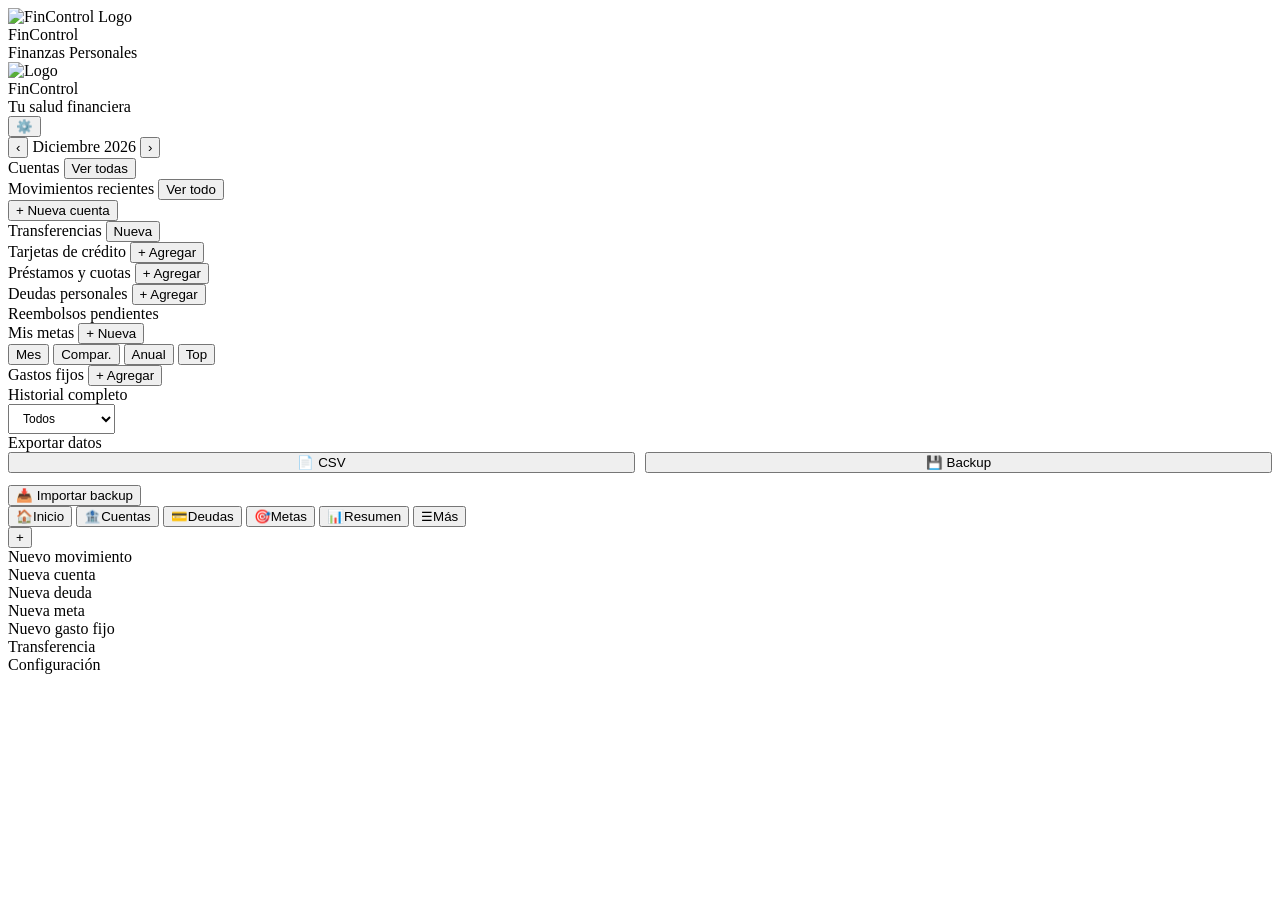
==== index.html @ 7c897ee0 "Update index.html" ====
<!DOCTYPE html>
<html lang="es">
<head>
  <meta charset="UTF-8">
  <meta name="viewport" content="width=device-width, initial-scale=1.0, maximum-scale=1.0, user-scalable=no">
  <meta name="apple-mobile-web-app-capable" content="yes">
  <meta name="apple-mobile-web-app-status-bar-style" content="black-translucent">
  <meta name="theme-color" content="#1a1a2e">
  <meta name="description" content="FinControl - Gestiona tus finanzas personales">

  <!-- PWA Manifest inline -->
  <link rel="manifest" href="manifest.json">

  <!-- Favicon usando el logo SVG -->
  <link rel="icon" type="image/svg+xml" href="logo.svg">
  <link rel="apple-touch-icon" href="logo.svg">

  <title>FinControl</title>
  <link href="https://fonts.googleapis.com/css2?family=Plus+Jakarta+Sans:wght@300;400;500;600;700;800&display=swap" rel="stylesheet">
  <link rel="stylesheet" href="css/styles.css">
</head>
<body>

<!-- ===== SPLASH SCREEN ===== -->
<div id="splash-screen">
  <img class="splash-logo" src="logo.svg" alt="FinControl Logo">
  <div class="splash-name">FinControl</div>
  <div class="splash-sub">Finanzas Personales</div>
  <div class="splash-bar"><div class="splash-bar-fill"></div></div>
</div>

<div id="app">

  <!-- TOP BAR -->
  <div class="topbar" id="topbar">
    <div class="topbar-logo">
      <img class="topbar-logo-img" src="logo.svg" alt="Logo">
      <div>
        <div class="topbar-title" id="topbar-title">FinControl</div>
        <div class="topbar-subtitle" id="topbar-subtitle">Tu salud financiera</div>
      </div>
    </div>
    <div class="topbar-actions" id="topbar-actions">
      <button class="icon-btn" onclick="openModal('modal-config')">⚙️</button>
    </div>
  </div>

  <!-- MONTH NAV -->
  <div class="month-nav" id="month-nav">
    <button class="month-nav-btn" onclick="changeMonth(-1)">‹</button>
    <span class="month-nav-label" id="month-label">Cargando...</span>
    <button class="month-nav-btn" onclick="changeMonth(1)">›</button>
  </div>

  <!-- ===== SCREEN: INICIO ===== -->
  <div class="screen active" id="screen-home">
    <div class="screen-inner pt-12">
      <div id="alerts-container"></div>
      <div id="daily-limit-widget"></div>
      <div id="hero-balance-widget"></div>
      <div class="section-header">
        <span class="section-title">Cuentas</span>
        <button class="section-action" onclick="showScreen('accounts')">Ver todas</button>
      </div>
      <div id="home-accounts-summary"></div>
      <div class="section-header">
        <span class="section-title">Movimientos recientes</span>
        <button class="section-action" onclick="showScreen('more')">Ver todo</button>
      </div>
      <div id="recent-transactions"></div>
    </div>
  </div>

  <!-- ===== SCREEN: CUENTAS ===== -->
  <div class="screen" id="screen-accounts">
    <div class="screen-inner pt-12">
      <div id="accounts-list"></div>
      <button class="btn-primary mt-12" onclick="openModal('modal-add-account')">+ Nueva cuenta</button>
      <div class="section-header mt-12">
        <span class="section-title">Transferencias</span>
        <button class="section-action" onclick="openModal('modal-transfer')">Nueva</button>
      </div>
      <div id="transfers-list"></div>
    </div>
  </div>

  <!-- ===== SCREEN: DEUDAS ===== -->
  <div class="screen" id="screen-debts">
    <div class="screen-inner pt-12">
      <div id="debt-summary"></div>
      <div class="section-header">
        <span class="section-title">Tarjetas de crédito</span>
        <button class="section-action" onclick="openModal('modal-add-debt', {type:'card'})">+ Agregar</button>
      </div>
      <div id="debts-cards"></div>
      <div class="section-header">
        <span class="section-title">Préstamos y cuotas</span>
        <button class="section-action" onclick="openModal('modal-add-debt', {type:'loan'})">+ Agregar</button>
      </div>
      <div id="debts-loans"></div>
      <div class="section-header">
        <span class="section-title">Deudas personales</span>
        <button class="section-action" onclick="openModal('modal-add-debt', {type:'personal'})">+ Agregar</button>
      </div>
      <div id="debts-personal"></div>
      <div class="section-header">
        <span class="section-title">Reembolsos pendientes</span>
      </div>
      <div id="reimbursables-list"></div>
    </div>
  </div>

  <!-- ===== SCREEN: METAS ===== -->
  <div class="screen" id="screen-goals">
    <div class="screen-inner pt-12">
      <div id="goals-projection"></div>
      <div class="section-header">
        <span class="section-title">Mis metas</span>
        <button class="section-action" onclick="openModal('modal-add-goal')">+ Nueva</button>
      </div>
      <div id="goals-list"></div>
    </div>
  </div>

  <!-- ===== SCREEN: RESUMEN ===== -->
  <div class="screen" id="screen-stats">
    <div class="screen-inner pt-12">
      <div class="type-selector mb-8" style="grid-template-columns:repeat(4,1fr)">
        <button class="type-btn selected" onclick="switchStatTab('current',this)">Mes</button>
        <button class="type-btn" onclick="switchStatTab('compare',this)">Compar.</button>
        <button class="type-btn" onclick="switchStatTab('annual',this)">Anual</button>
        <button class="type-btn" onclick="switchStatTab('top',this)">Top</button>
      </div>
      <div id="stats-content"></div>
    </div>
  </div>

  <!-- ===== SCREEN: MÁS ===== -->
  <div class="screen" id="screen-more">
    <div class="screen-inner pt-12">
      <div class="section-header">
        <span class="section-title">Gastos fijos</span>
        <button class="section-action" onclick="openModal('modal-add-fixed')">+ Agregar</button>
      </div>
      <div class="card" id="fixed-expenses-list"></div>
      <div class="section-header">
        <span class="section-title">Historial completo</span>
        <div style="display:flex;gap:8px">
          <select class="form-select" style="width:auto;padding:6px 28px 6px 10px;font-size:12px"
                  id="hist-filter-type" onchange="renderHistory()">
            <option value="all">Todos</option>
            <option value="income">Ingresos</option>
            <option value="expense">Gastos</option>
          </select>
        </div>
      </div>
      <div id="history-list"></div>
      <div class="section-header mt-12">
        <span class="section-title">Exportar datos</span>
      </div>
      <div style="display:grid;grid-template-columns:1fr 1fr;gap:10px;margin-bottom:12px">
        <button class="btn-secondary" onclick="exportCSV()">📄 CSV</button>
        <button class="btn-secondary" onclick="exportBackup()">💾 Backup</button>
      </div>
      <button class="btn-secondary mb-8" onclick="document.getElementById('import-file').click()">
        📥 Importar backup
      </button>
      <input type="file" id="import-file" accept=".json" style="display:none" onchange="importBackup(event)">
    </div>
  </div>

  <!-- BOTTOM NAV -->
  <nav class="bottom-nav">
    <button class="nav-item active" onclick="showScreen('home')" data-screen="home">
      <span class="nav-icon">🏠</span><span>Inicio</span>
    </button>
    <button class="nav-item" onclick="showScreen('accounts')" data-screen="accounts">
      <span class="nav-icon">🏦</span><span>Cuentas</span>
    </button>
    <button class="nav-item" onclick="showScreen('debts')" data-screen="debts">
      <span class="nav-icon">💳</span><span>Deudas</span>
    </button>
    <button class="nav-item" onclick="showScreen('goals')" data-screen="goals">
      <span class="nav-icon">🎯</span><span>Metas</span>
    </button>
    <button class="nav-item" onclick="showScreen('stats')" data-screen="stats">
      <span class="nav-icon">📊</span><span>Resumen</span>
    </button>
    <button class="nav-item" onclick="showScreen('more')" data-screen="more">
      <span class="nav-icon">☰</span><span>Más</span>
    </button>
  </nav>

  <!-- FAB -->
  <button class="fab" id="fab-btn" onclick="openModal('modal-add-tx')">+</button>
</div>

<!-- ===== MODALES ===== -->
<div class="modal-overlay" id="modal-add-tx" onclick="closeModalOutside(event,'modal-add-tx')">
  <div class="modal"><div class="modal-handle"></div>
    <div class="modal-title">Nuevo movimiento</div>
    <div id="modal-add-tx-body"></div>
  </div>
</div>

<div class="modal-overlay" id="modal-add-account" onclick="closeModalOutside(event,'modal-add-account')">
  <div class="modal"><div class="modal-handle"></div>
    <div class="modal-title">Nueva cuenta</div>
    <div id="modal-add-account-body"></div>
  </div>
</div>

<div class="modal-overlay" id="modal-add-debt" onclick="closeModalOutside(event,'modal-add-debt')">
  <div class="modal"><div class="modal-handle"></div>
    <div class="modal-title" id="modal-add-debt-title">Nueva deuda</div>
    <div id="modal-add-debt-body"></div>
  </div>
</div>

<div class="modal-overlay" id="modal-add-goal" onclick="closeModalOutside(event,'modal-add-goal')">
  <div class="modal"><div class="modal-handle"></div>
    <div class="modal-title">Nueva meta</div>
    <div id="modal-add-goal-body"></div>
  </div>
</div>

<div class="modal-overlay" id="modal-add-fixed" onclick="closeModalOutside(event,'modal-add-fixed')">
  <div class="modal"><div class="modal-handle"></div>
    <div class="modal-title">Nuevo gasto fijo</div>
    <div id="modal-add-fixed-body"></div>
  </div>
</div>

<div class="modal-overlay" id="modal-transfer" onclick="closeModalOutside(event,'modal-transfer')">
  <div class="modal"><div class="modal-handle"></div>
    <div class="modal-title">Transferencia</div>
    <div id="modal-transfer-body"></div>
  </div>
</div>

<div class="modal-overlay" id="modal-config" onclick="closeModalOutside(event,'modal-config')">
  <div class="modal"><div class="modal-handle"></div>
    <div class="modal-title">Configuración</div>
    <div id="modal-config-body"></div>
  </div>
</div>

<script src="js/app.js"></script>
</body>
</html>
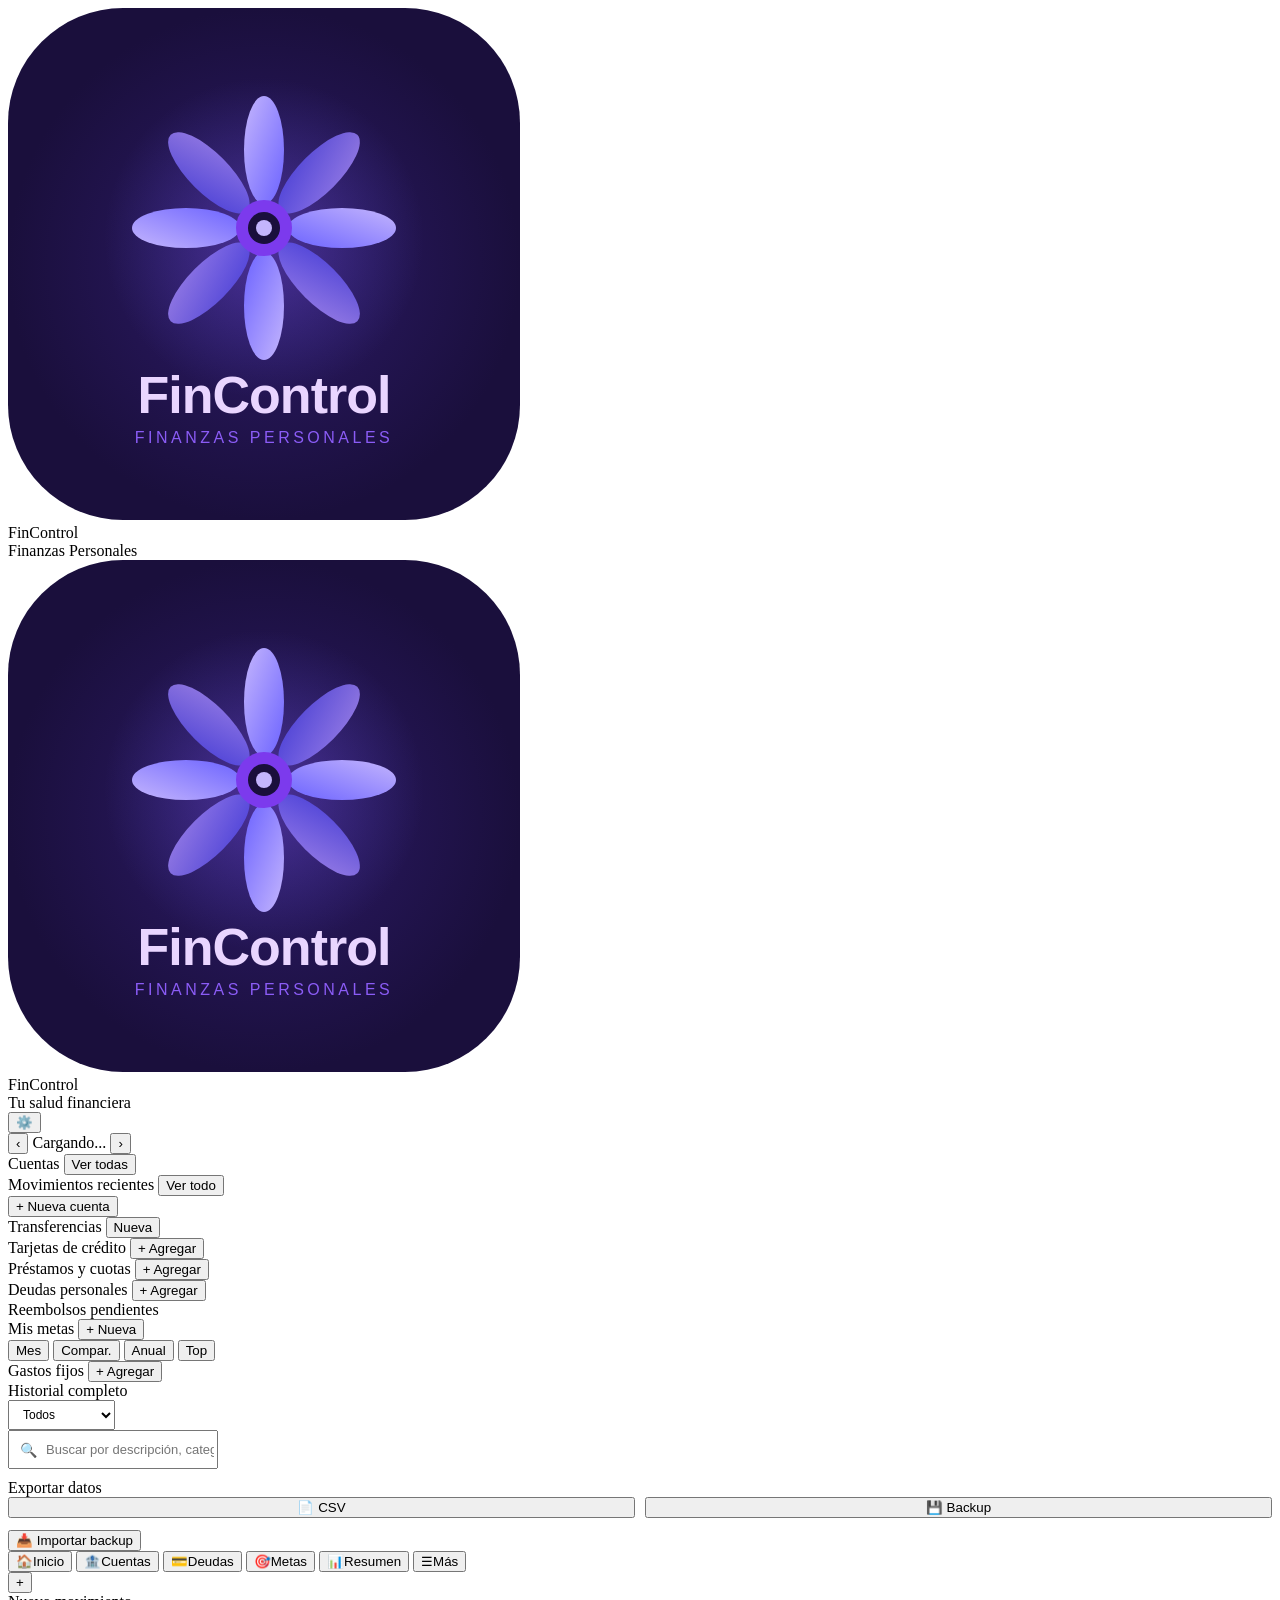
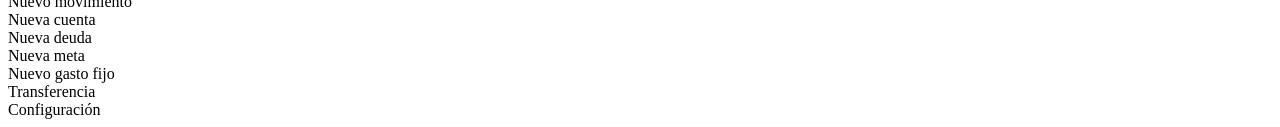
==== commit 579a654e: "Add files via upload" ====
--- a/index.html
+++ b/index.html
@@ -17,7 +17,7 @@
 
   <title>FinControl</title>
   <link href="https://fonts.googleapis.com/css2?family=Plus+Jakarta+Sans:wght@300;400;500;600;700;800&display=swap" rel="stylesheet">
-  <link rel="stylesheet" href="css/styles.css">
+  <link rel="stylesheet" href="styles.css">
 </head>
 <body>
 
@@ -51,6 +51,9 @@
     <span class="month-nav-label" id="month-label">Cargando...</span>
     <button class="month-nav-btn" onclick="changeMonth(1)">›</button>
   </div>
+
+  <!-- TIPO DE CAMBIO -->
+  <div id="exchange-rate-widget"></div>
 
   <!-- ===== SCREEN: INICIO ===== -->
   <div class="screen active" id="screen-home">
@@ -154,6 +157,15 @@
           </select>
         </div>
       </div>
+      <!-- Búsqueda -->
+      <div style="position:relative;margin-bottom:10px">
+        <span style="position:absolute;left:12px;top:50%;transform:translateY(-50%);font-size:14px;pointer-events:none">🔍</span>
+        <input class="form-input" id="hist-search"
+               style="padding-left:36px;padding-top:10px;padding-bottom:10px;font-size:13px"
+               placeholder="Buscar por descripción, categoría, cuenta..."
+               oninput="renderHistory()"/>
+      </div>
+      <div id="hist-count" style="font-size:11px;color:var(--text3);margin-bottom:6px;text-align:right"></div>
       <div id="history-list"></div>
       <div class="section-header mt-12">
         <span class="section-title">Exportar datos</span>
@@ -245,6 +257,6 @@
   </div>
 </div>
 
-<script src="js/app.js"></script>
+<script src="app.js"></script>
 </body>
 </html>
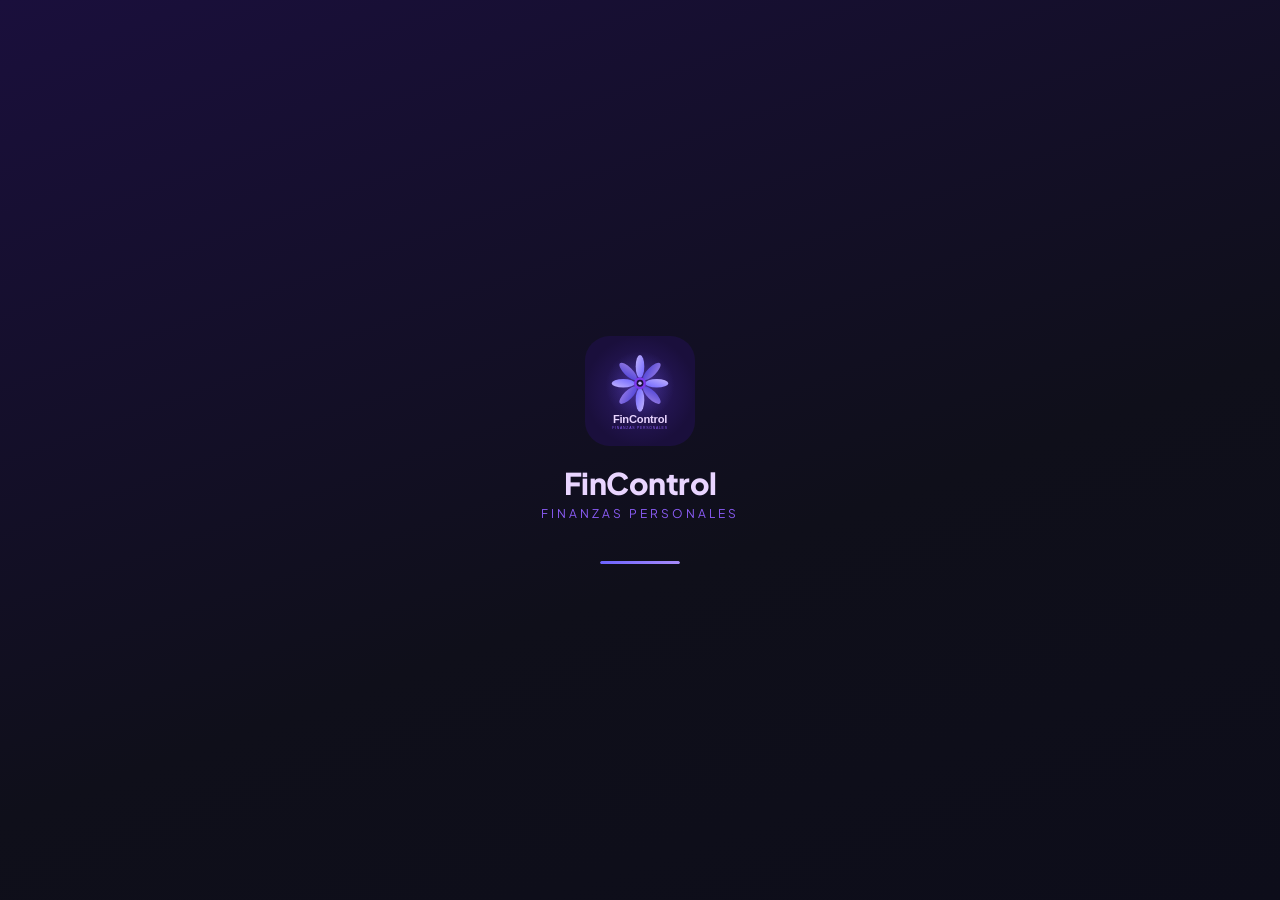
==== commit 415fea1a: "Update index.html" ====
--- a/index.html
+++ b/index.html
@@ -17,7 +17,7 @@
 
   <title>FinControl</title>
   <link href="https://fonts.googleapis.com/css2?family=Plus+Jakarta+Sans:wght@300;400;500;600;700;800&display=swap" rel="stylesheet">
-  <link rel="stylesheet" href="styles.css">
+  <link rel="stylesheet" href="css/styles.css">
 </head>
 <body>
 
@@ -257,6 +257,7 @@
   </div>
 </div>
 
-<script src="app.js"></script>
+<script src="js/app.js"></script>
+  <script src="js/manifest.json"></script>
 </body>
 </html>
--- a/css/styles.css
+++ b/css/styles.css
@@ -0,0 +1,239 @@
+:root {
+  --accent: #6C63FF; --accent2: #FF6584;
+  --bg: #0f0f1a; --bg2: #1a1a2e; --bg3: #16213e;
+  --card: #1e1e35; --card2: #252540;
+  --border: rgba(255,255,255,0.08);
+  --text: #f0f0ff; --text2: #9090b0; --text3: #6060a0;
+  --green: #4ade80; --red: #f87171; --yellow: #fbbf24;
+  --radius: 16px; --radius-sm: 10px;
+  --shadow: 0 8px 32px rgba(0,0,0,0.4);
+  --font: 'Plus Jakarta Sans', sans-serif;
+  --safe-top: env(safe-area-inset-top, 0px);
+  --safe-bottom: env(safe-area-inset-bottom, 0px);
+}
+[data-theme="light"] {
+  --bg: #f0f0fa; --bg2: #e4e4f4; --bg3: #dcdcf0;
+  --card: #ffffff; --card2: #f5f5ff;
+  --border: rgba(0,0,0,0.08);
+  --text: #1a1a2e; --text2: #5555aa; --text3: #8888cc;
+}
+*, *::before, *::after { box-sizing: border-box; margin: 0; padding: 0; }
+html, body { height: 100%; overflow: hidden; }
+body { font-family: var(--font); background: var(--bg); color: var(--text); -webkit-font-smoothing: antialiased; -webkit-tap-highlight-color: transparent; overscroll-behavior: none; }
+button { font-family: var(--font); cursor: pointer; border: none; outline: none; }
+input, select, textarea { font-family: var(--font); outline: none; border: none; }
+#app { display: flex; flex-direction: column; height: 100dvh; max-width: 480px; margin: 0 auto; position: relative; overflow: hidden; }
+.screen { display: none; flex: 1; overflow-y: auto; overflow-x: hidden; padding: 0 0 80px 0; -webkit-overflow-scrolling: touch; scroll-behavior: smooth; }
+.screen.active { display: block; }
+.screen-inner { padding: 0 16px; }
+.topbar { padding: calc(var(--safe-top) + 12px) 16px 12px; background: var(--bg2); border-bottom: 1px solid var(--border); display: flex; align-items: center; justify-content: space-between; gap: 8px; flex-shrink: 0; backdrop-filter: blur(20px); -webkit-backdrop-filter: blur(20px); }
+.topbar-title { font-size: 18px; font-weight: 700; }
+.topbar-subtitle { font-size: 12px; color: var(--text2); margin-top: 1px; }
+.topbar-actions { display: flex; gap: 8px; }
+.icon-btn { width: 36px; height: 36px; border-radius: 10px; background: var(--card); color: var(--text); font-size: 16px; display: flex; align-items: center; justify-content: center; transition: background 0.2s; }
+.icon-btn:active { background: var(--accent); }
+.bottom-nav { display: flex; background: var(--bg2); border-top: 1px solid var(--border); padding-bottom: var(--safe-bottom); flex-shrink: 0; backdrop-filter: blur(20px); -webkit-backdrop-filter: blur(20px); }
+.nav-item { flex: 1; display: flex; flex-direction: column; align-items: center; justify-content: center; padding: 10px 4px 8px; gap: 3px; background: none; color: var(--text3); font-size: 10px; font-weight: 500; transition: color 0.2s; position: relative; }
+.nav-item .nav-icon { font-size: 20px; transition: transform 0.2s; }
+.nav-item.active { color: var(--accent); }
+.nav-item.active .nav-icon { transform: translateY(-2px); }
+.nav-item::after { content: ''; position: absolute; bottom: 0; left: 50%; transform: translateX(-50%) scaleX(0); width: 20px; height: 2px; background: var(--accent); border-radius: 2px; transition: transform 0.2s; }
+.nav-item.active::after { transform: translateX(-50%) scaleX(1); }
+.card { background: var(--card); border-radius: var(--radius); border: 1px solid var(--border); padding: 16px; margin-bottom: 12px; }
+.card-sm { padding: 12px; }
+.card-title { font-size: 11px; font-weight: 600; color: var(--text2); text-transform: uppercase; letter-spacing: 0.8px; margin-bottom: 12px; display: flex; align-items: center; justify-content: space-between; }
+.hero-balance { background: linear-gradient(135deg, var(--bg3) 0%, var(--card) 100%); border-radius: var(--radius); border: 1px solid var(--border); padding: 20px; margin-bottom: 12px; position: relative; overflow: hidden; }
+.hero-balance::before { content: ''; position: absolute; top: -40px; right: -40px; width: 150px; height: 150px; background: radial-gradient(circle, rgba(108,99,255,0.15) 0%, transparent 70%); border-radius: 50%; }
+.balance-label { font-size: 11px; color: var(--text2); font-weight: 500; text-transform: uppercase; letter-spacing: 0.8px; }
+.balance-amount { font-size: 36px; font-weight: 800; margin: 4px 0 16px; letter-spacing: -1px; }
+.balance-row { display: flex; gap: 12px; }
+.balance-stat { flex: 1; background: rgba(255,255,255,0.05); border-radius: var(--radius-sm); padding: 10px; }
+.balance-stat-label { font-size: 10px; color: var(--text2); margin-bottom: 2px; }
+.balance-stat-value { font-size: 15px; font-weight: 700; }
+.month-nav { display: flex; align-items: center; justify-content: space-between; padding: 12px 16px; background: var(--bg2); }
+.month-nav-btn { width: 32px; height: 32px; border-radius: 8px; background: var(--card); color: var(--text); font-size: 16px; display: flex; align-items: center; justify-content: center; }
+.month-nav-label { font-size: 14px; font-weight: 600; }
+.tx-item { display: flex; align-items: center; gap: 12px; padding: 12px 0; border-bottom: 1px solid var(--border); }
+.tx-item:last-child { border-bottom: none; }
+.tx-icon { width: 42px; height: 42px; border-radius: 12px; display: flex; align-items: center; justify-content: center; font-size: 18px; flex-shrink: 0; }
+.tx-info { flex: 1; min-width: 0; }
+.tx-name { font-size: 14px; font-weight: 600; white-space: nowrap; overflow: hidden; text-overflow: ellipsis; }
+.tx-meta { font-size: 11px; color: var(--text2); margin-top: 2px; display: flex; gap: 6px; align-items: center; }
+.tx-badge { font-size: 10px; font-weight: 600; padding: 2px 6px; border-radius: 4px; background: var(--card2); color: var(--text2); }
+.tx-amount { font-size: 15px; font-weight: 700; text-align: right; flex-shrink: 0; }
+.tx-amount.income { color: var(--green); }
+.tx-amount.expense { color: var(--red); }
+.tx-delete { width: 28px; height: 28px; border-radius: 8px; background: rgba(248,113,113,0.1); color: var(--red); font-size: 14px; display: flex; align-items: center; justify-content: center; flex-shrink: 0; }
+.bank-chip { display: inline-flex; align-items: center; gap: 4px; padding: 2px 8px; border-radius: 20px; font-size: 10px; font-weight: 700; color: white; }
+.account-card { border-radius: var(--radius); padding: 16px; margin-bottom: 10px; position: relative; overflow: hidden; color: white; }
+.account-card::after { content: ''; position: absolute; top: -20px; right: -20px; width: 80px; height: 80px; background: rgba(255,255,255,0.1); border-radius: 50%; }
+.account-name { font-size: 13px; font-weight: 600; opacity: 0.85; }
+.account-type { font-size: 10px; opacity: 0.65; margin-bottom: 12px; }
+.account-balance { font-size: 24px; font-weight: 800; }
+.account-actions { display: flex; gap: 8px; margin-top: 12px; }
+.account-action-btn { padding: 6px 12px; border-radius: 8px; background: rgba(255,255,255,0.15); color: white; font-size: 11px; font-weight: 600; }
+.credit-bar-wrap { margin: 8px 0; }
+.credit-bar-labels { display: flex; justify-content: space-between; font-size: 11px; color: var(--text2); margin-bottom: 4px; }
+.credit-bar-track { height: 8px; background: var(--card2); border-radius: 4px; overflow: hidden; }
+.credit-bar-fill { height: 100%; border-radius: 4px; background: var(--accent); transition: width 0.5s ease; }
+.credit-bar-fill.warn { background: var(--yellow); }
+.credit-bar-fill.danger { background: var(--red); }
+.progress-wrap { margin: 6px 0; }
+.progress-track { height: 6px; background: var(--card2); border-radius: 3px; overflow: hidden; }
+.progress-fill { height: 100%; border-radius: 3px; background: var(--accent); transition: width 0.5s ease; }
+.alert-banner { display: flex; align-items: center; gap: 10px; padding: 12px; border-radius: var(--radius-sm); margin-bottom: 8px; font-size: 13px; }
+.alert-banner.warning { background: rgba(251,191,36,0.1); border: 1px solid rgba(251,191,36,0.3); color: var(--yellow); }
+.alert-banner.danger { background: rgba(248,113,113,0.1); border: 1px solid rgba(248,113,113,0.3); color: var(--red); }
+.alert-banner.info { background: rgba(108,99,255,0.1); border: 1px solid rgba(108,99,255,0.3); color: var(--accent); }
+.alert-banner.success { background: rgba(74,222,128,0.1); border: 1px solid rgba(74,222,128,0.3); color: var(--green); }
+.goal-card { background: var(--card); border-radius: var(--radius); border: 1px solid var(--border); padding: 16px; margin-bottom: 10px; }
+.goal-header { display: flex; align-items: center; gap: 10px; margin-bottom: 10px; }
+.goal-icon { font-size: 28px; }
+.goal-title { font-size: 15px; font-weight: 700; }
+.goal-subtitle { font-size: 11px; color: var(--text2); }
+.goal-amounts { display: flex; justify-content: space-between; font-size: 12px; color: var(--text2); margin-top: 6px; }
+.debt-card { background: var(--card); border-radius: var(--radius); border: 1px solid var(--border); padding: 16px; margin-bottom: 10px; }
+.debt-header { display: flex; align-items: center; justify-content: space-between; margin-bottom: 8px; }
+.debt-name { font-size: 15px; font-weight: 700; }
+.debt-type { font-size: 10px; font-weight: 600; padding: 3px 8px; border-radius: 6px; background: var(--card2); color: var(--text2); }
+.debt-status { font-size: 10px; font-weight: 700; padding: 3px 8px; border-radius: 6px; }
+.debt-status.ok { background: rgba(74,222,128,0.15); color: var(--green); }
+.debt-status.warn { background: rgba(251,191,36,0.15); color: var(--yellow); }
+.debt-status.danger { background: rgba(248,113,113,0.15); color: var(--red); }
+.fixed-item { display: flex; align-items: center; gap: 12px; padding: 12px 0; border-bottom: 1px solid var(--border); }
+.fixed-item:last-child { border-bottom: none; }
+.fixed-icon { width: 42px; height: 42px; border-radius: 12px; background: var(--card2); display: flex; align-items: center; justify-content: center; font-size: 20px; flex-shrink: 0; }
+.fixed-info { flex: 1; }
+.fixed-name { font-size: 14px; font-weight: 600; }
+.fixed-meta { font-size: 11px; color: var(--text2); margin-top: 2px; }
+.fixed-right { text-align: right; }
+.fixed-amount { font-size: 14px; font-weight: 700; }
+.fixed-day { font-size: 11px; color: var(--text2); }
+.pay-btn { margin-top: 4px; padding: 4px 10px; border-radius: 6px; background: rgba(74,222,128,0.15); color: var(--green); font-size: 11px; font-weight: 600; }
+.stat-grid { display: grid; grid-template-columns: 1fr 1fr; gap: 10px; margin-bottom: 12px; }
+.stat-box { background: var(--card); border-radius: var(--radius-sm); border: 1px solid var(--border); padding: 14px; }
+.stat-box-label { font-size: 10px; color: var(--text2); font-weight: 600; text-transform: uppercase; letter-spacing: 0.5px; }
+.stat-box-value { font-size: 20px; font-weight: 800; margin-top: 2px; }
+.stat-box-change { font-size: 11px; margin-top: 4px; }
+.stat-box-change.up { color: var(--green); }
+.stat-box-change.down { color: var(--red); }
+.bar-chart { display: flex; align-items: flex-end; gap: 6px; height: 80px; padding: 0 4px; }
+.bar-group { flex: 1; display: flex; gap: 2px; align-items: flex-end; }
+.bar { flex: 1; border-radius: 4px 4px 0 0; min-height: 4px; transition: height 0.5s ease; }
+.bar.income { background: rgba(74,222,128,0.7); }
+.bar.expense { background: rgba(248,113,113,0.7); }
+.bar-labels { display: flex; gap: 6px; padding: 4px 4px 0; }
+.bar-label { flex: 1; text-align: center; font-size: 9px; color: var(--text3); }
+.cat-list { display: flex; flex-direction: column; gap: 8px; }
+.cat-item { display: flex; align-items: center; gap: 10px; }
+.cat-dot { width: 10px; height: 10px; border-radius: 3px; flex-shrink: 0; }
+.cat-name { flex: 1; font-size: 13px; }
+.cat-pct { font-size: 12px; color: var(--text2); font-weight: 600; }
+.cat-amount { font-size: 13px; font-weight: 700; }
+.modal-overlay { display: none; position: fixed; inset: 0; background: rgba(0,0,0,0.6); z-index: 100; backdrop-filter: blur(4px); -webkit-backdrop-filter: blur(4px); align-items: flex-end; }
+.modal-overlay.open { display: flex; }
+.modal { background: var(--bg2); border-radius: 24px 24px 0 0; padding: 20px 20px calc(20px + var(--safe-bottom)); width: 100%; max-height: 90vh; overflow-y: auto; animation: slideUp 0.3s ease; }
+@keyframes slideUp { from { transform: translateY(100%); } to { transform: translateY(0); } }
+.modal-handle { width: 36px; height: 4px; background: var(--border); border-radius: 2px; margin: 0 auto 16px; }
+.modal-title { font-size: 18px; font-weight: 700; margin-bottom: 16px; }
+.form-group { margin-bottom: 14px; }
+.form-label { font-size: 12px; font-weight: 600; color: var(--text2); margin-bottom: 6px; display: block; text-transform: uppercase; letter-spacing: 0.5px; }
+.form-input { width: 100%; background: var(--card); border: 1px solid var(--border); border-radius: var(--radius-sm); padding: 12px 14px; color: var(--text); font-size: 15px; transition: border-color 0.2s; }
+.form-input:focus { border-color: var(--accent); }
+.form-select { width: 100%; background: var(--card); border: 1px solid var(--border); border-radius: var(--radius-sm); padding: 12px 14px; color: var(--text); font-size: 15px; -webkit-appearance: none; appearance: none; background-image: url("data:image/svg+xml,%3Csvg xmlns='http://www.w3.org/2000/svg' width='12' height='12' fill='%239090b0' viewBox='0 0 16 16'%3E%3Cpath d='M7.247 11.14L2.451 5.658C1.885 5.013 2.345 4 3.204 4h9.592a1 1 0 0 1 .753 1.659l-4.796 5.48a1 1 0 0 1-1.506 0z'/%3E%3C/svg%3E"); background-repeat: no-repeat; background-position: right 14px center; }
+.form-row { display: grid; grid-template-columns: 1fr 1fr; gap: 10px; }
+.toggle-row { display: flex; align-items: center; justify-content: space-between; padding: 12px 0; border-bottom: 1px solid var(--border); }
+.toggle-label { font-size: 14px; font-weight: 500; }
+.toggle-sub { font-size: 11px; color: var(--text2); }
+.toggle { width: 44px; height: 24px; background: var(--card2); border-radius: 12px; position: relative; transition: background 0.2s; cursor: pointer; flex-shrink: 0; }
+.toggle.on { background: var(--accent); }
+.toggle::after { content: ''; position: absolute; top: 3px; left: 3px; width: 18px; height: 18px; background: white; border-radius: 50%; transition: transform 0.2s; }
+.toggle.on::after { transform: translateX(20px); }
+.btn-primary { width: 100%; padding: 14px; border-radius: var(--radius-sm); background: var(--accent); color: white; font-size: 15px; font-weight: 700; transition: opacity 0.2s, transform 0.1s; }
+.btn-primary:active { opacity: 0.9; transform: scale(0.98); }
+.btn-secondary { width: 100%; padding: 14px; border-radius: var(--radius-sm); background: var(--card); color: var(--text); font-size: 15px; font-weight: 600; border: 1px solid var(--border); }
+.btn-danger { width: 100%; padding: 14px; border-radius: var(--radius-sm); background: rgba(248,113,113,0.15); color: var(--red); font-size: 15px; font-weight: 600; }
+.btn-sm { padding: 8px 16px; border-radius: 8px; background: var(--accent); color: white; font-size: 13px; font-weight: 600; }
+.fab { position: fixed; bottom: calc(80px + var(--safe-bottom) + 16px); right: calc(50% - 240px + 16px); width: 52px; height: 52px; border-radius: 16px; background: var(--accent); color: white; font-size: 24px; display: flex; align-items: center; justify-content: center; box-shadow: 0 4px 20px rgba(108,99,255,0.5); z-index: 50; transition: transform 0.2s; }
+.fab:active { transform: scale(0.95); }
+.type-selector { display: grid; grid-template-columns: 1fr 1fr; gap: 8px; margin-bottom: 14px; }
+.type-btn { padding: 12px; border-radius: var(--radius-sm); background: var(--card); color: var(--text2); font-size: 14px; font-weight: 600; border: 2px solid transparent; transition: all 0.2s; text-align: center; }
+.type-btn.selected { border-color: var(--accent); color: var(--accent); background: rgba(108,99,255,0.1); }
+.type-btn.income.selected { border-color: var(--green); color: var(--green); background: rgba(74,222,128,0.1); }
+.type-btn.expense.selected { border-color: var(--red); color: var(--red); background: rgba(248,113,113,0.1); }
+.color-picker { display: flex; flex-wrap: wrap; gap: 8px; }
+.color-dot { width: 32px; height: 32px; border-radius: 50%; cursor: pointer; border: 3px solid transparent; transition: transform 0.2s; }
+.color-dot.selected { border-color: white; transform: scale(1.15); }
+.empty { text-align: center; padding: 40px 20px; color: var(--text2); }
+.empty-icon { font-size: 48px; margin-bottom: 10px; }
+.empty-text { font-size: 14px; }
+.section-header { display: flex; align-items: center; justify-content: space-between; margin: 16px 0 10px; }
+.section-title { font-size: 13px; font-weight: 700; color: var(--text2); text-transform: uppercase; letter-spacing: 0.8px; }
+.section-action { font-size: 12px; color: var(--accent); font-weight: 600; }
+.daily-limit { background: linear-gradient(135deg, rgba(108,99,255,0.15), rgba(255,101,132,0.1)); border: 1px solid rgba(108,99,255,0.25); border-radius: var(--radius); padding: 14px 16px; display: flex; align-items: center; justify-content: space-between; margin-bottom: 12px; }
+.daily-limit-label { font-size: 11px; color: var(--text2); }
+.daily-limit-value { font-size: 22px; font-weight: 800; color: var(--accent); }
+.reimb-tag { font-size: 10px; font-weight: 700; padding: 2px 6px; border-radius: 4px; background: rgba(251,191,36,0.15); color: var(--yellow); }
+::-webkit-scrollbar { width: 0; height: 0; }
+.pt-12 { padding-top: 12px; } .mb-8 { margin-bottom: 8px; } .mt-4 { margin-top: 4px; } .mt-8 { margin-top: 8px; } .mt-12 { margin-top: 12px; }
+.text-green { color: var(--green); } .text-red { color: var(--red); } .text-yellow { color: var(--yellow); } .text-accent { color: var(--accent); } .text-muted { color: var(--text2); }
+
+/* ===== LOGO SPLASH ===== */
+#splash-screen {
+  position: fixed; inset: 0; z-index: 999;
+  background: linear-gradient(160deg, #1a0f3c 0%, #0f0f1a 60%, #0d0d1a 100%);
+  display: flex; flex-direction: column;
+  align-items: center; justify-content: center;
+  gap: 0; transition: opacity 0.5s ease, transform 0.5s ease;
+}
+#splash-screen.hide { opacity: 0; pointer-events: none; transform: scale(1.05); }
+.splash-logo {
+  width: 110px; height: 110px;
+  animation: splashPop 0.6s cubic-bezier(0.34,1.56,0.64,1) both;
+}
+.splash-name {
+  font-family: 'Plus Jakarta Sans', sans-serif;
+  font-size: 30px; font-weight: 800;
+  color: #e9d5ff; letter-spacing: -0.5px;
+  margin-top: 18px;
+  animation: splashFade 0.5s ease 0.2s both;
+}
+.splash-sub {
+  font-size: 12px; color: #8b5cf6;
+  letter-spacing: 3px; text-transform: uppercase;
+  margin-top: 4px;
+  animation: splashFade 0.5s ease 0.35s both;
+}
+.splash-bar {
+  width: 80px; height: 3px;
+  background: var(--card2);
+  border-radius: 2px; margin-top: 40px;
+  overflow: hidden;
+  animation: splashFade 0.4s ease 0.4s both;
+}
+.splash-bar-fill {
+  height: 100%; width: 0;
+  background: linear-gradient(90deg, #6C63FF, #a78bfa);
+  border-radius: 2px;
+  animation: splashLoad 1.2s ease 0.5s forwards;
+}
+@keyframes splashPop {
+  from { transform: scale(0.4); opacity: 0; }
+  to   { transform: scale(1);   opacity: 1; }
+}
+@keyframes splashFade {
+  from { opacity: 0; transform: translateY(8px); }
+  to   { opacity: 1; transform: translateY(0);   }
+}
+@keyframes splashLoad {
+  from { width: 0%; }
+  to   { width: 100%; }
+}
+
+/* ===== LOGO TOPBAR ===== */
+.topbar-logo {
+  display: flex; align-items: center; gap: 9px;
+}
+.topbar-logo-img {
+  width: 30px; height: 30px; flex-shrink: 0;
+}
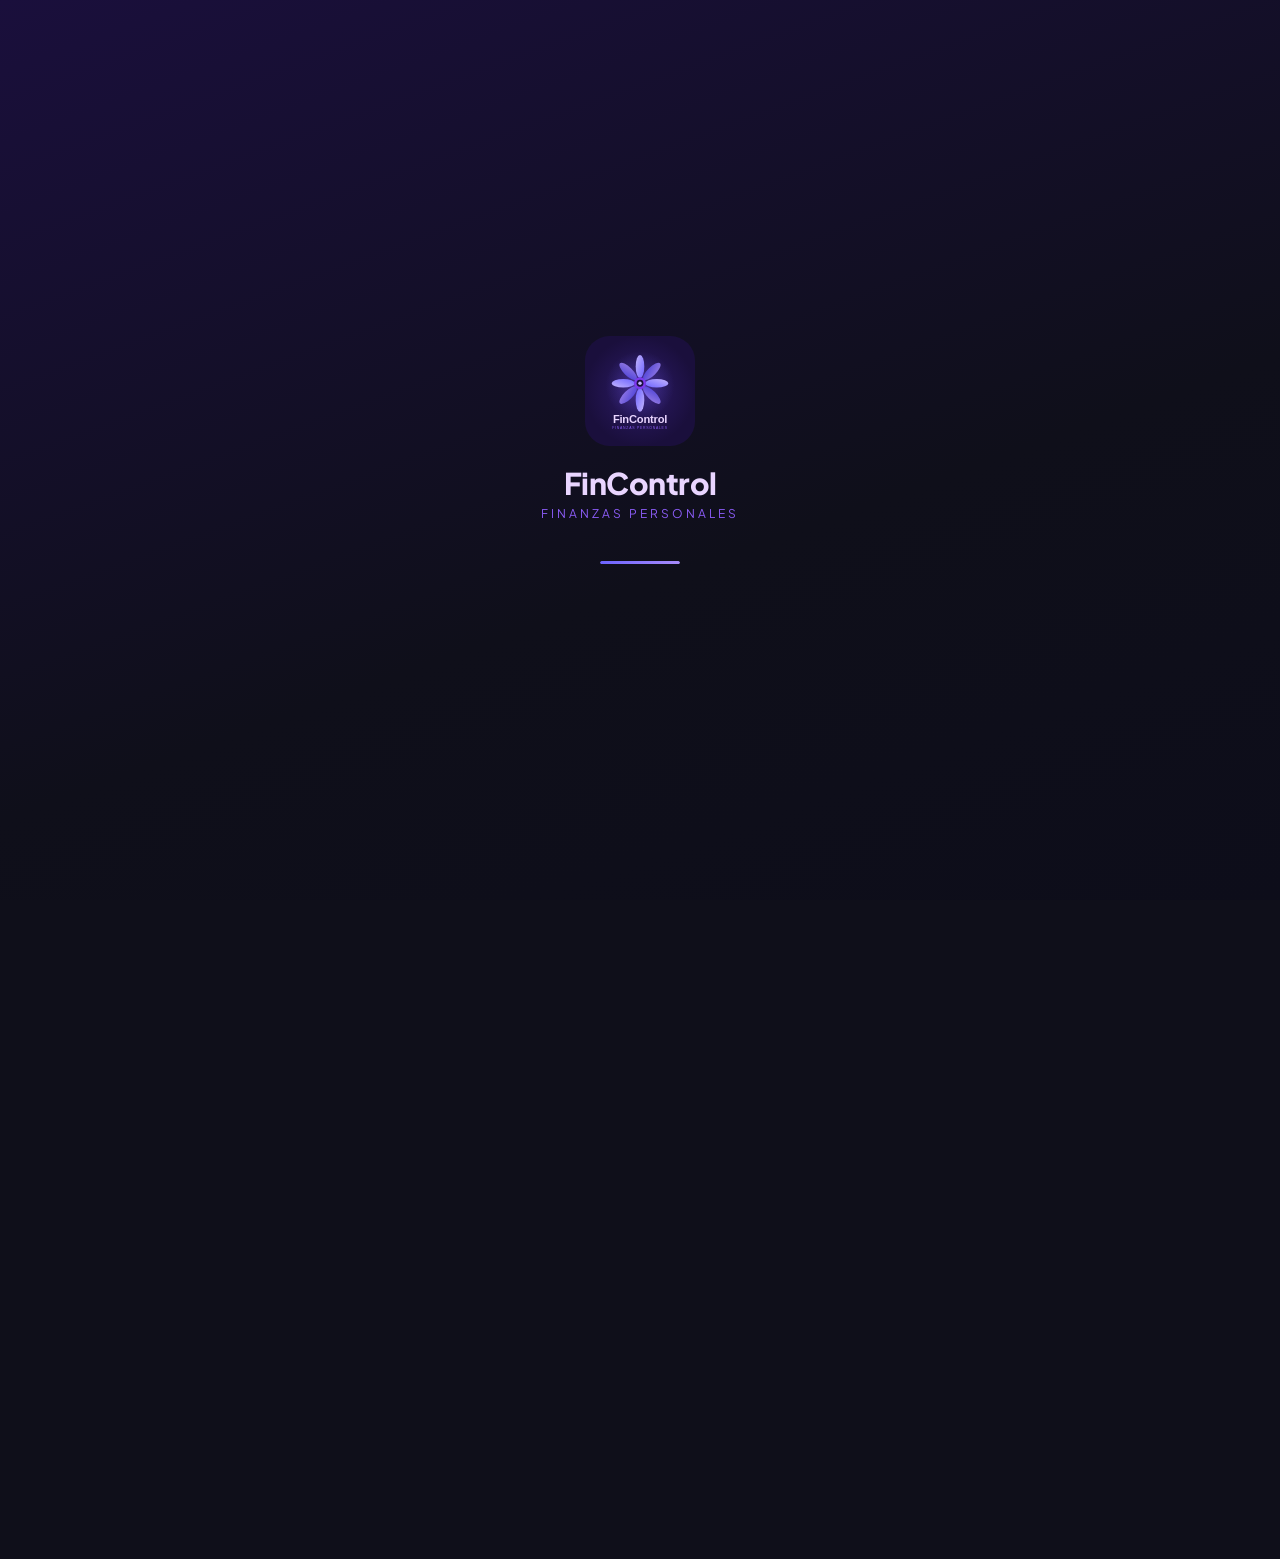
==== commit 36ff599e: "Add files via upload" ====
--- a/index.html
+++ b/index.html
@@ -21,7 +21,35 @@
 </head>
 <body>
 
-<!-- ===== SPLASH SCREEN ===== -->
+<!-- ===== PIN SCREEN ===== -->
+<div id="pin-screen" class="hide">
+  <img class="pin-logo" src="logo.svg" alt="Logo">
+  <div class="pin-title">FinControl</div>
+  <div class="pin-subtitle" id="pin-subtitle">Ingresa tu PIN</div>
+  <div class="pin-dots" id="pin-dots">
+    <div class="pin-dot" id="pd0"></div>
+    <div class="pin-dot" id="pd1"></div>
+    <div class="pin-dot" id="pd2"></div>
+    <div class="pin-dot" id="pd3"></div>
+  </div>
+  <div class="pin-grid">
+    <button class="pin-key" onclick="pinPress('1')">1</button>
+    <button class="pin-key" onclick="pinPress('2')">2</button>
+    <button class="pin-key" onclick="pinPress('3')">3</button>
+    <button class="pin-key" onclick="pinPress('4')">4</button>
+    <button class="pin-key" onclick="pinPress('5')">5</button>
+    <button class="pin-key" onclick="pinPress('6')">6</button>
+    <button class="pin-key" onclick="pinPress('7')">7</button>
+    <button class="pin-key" onclick="pinPress('8')">8</button>
+    <button class="pin-key" onclick="pinPress('9')">9</button>
+    <button class="pin-key empty"></button>
+    <button class="pin-key" onclick="pinPress('0')">0</button>
+    <button class="pin-key del" onclick="pinDel()">⌫</button>
+  </div>
+  <div class="pin-forgot"><button onclick="pinForgot()">¿Olvidaste tu PIN?</button></div>
+</div>
+
+
 <div id="splash-screen">
   <img class="splash-logo" src="logo.svg" alt="FinControl Logo">
   <div class="splash-name">FinControl</div>
@@ -66,6 +94,11 @@
         <button class="section-action" onclick="showScreen('accounts')">Ver todas</button>
       </div>
       <div id="home-accounts-summary"></div>
+      <div class="section-header">
+        <span class="section-title">Presupuesto del mes</span>
+        <button class="section-action" onclick="openModal('modal-config')">Configurar</button>
+      </div>
+      <div id="budgets-container"></div>
       <div class="section-header">
         <span class="section-title">Movimientos recientes</span>
         <button class="section-action" onclick="showScreen('more')">Ver todo</button>
@@ -258,6 +291,5 @@
 </div>
 
 <script src="js/app.js"></script>
-  <script src="js/manifest.json"></script>
 </body>
 </html>
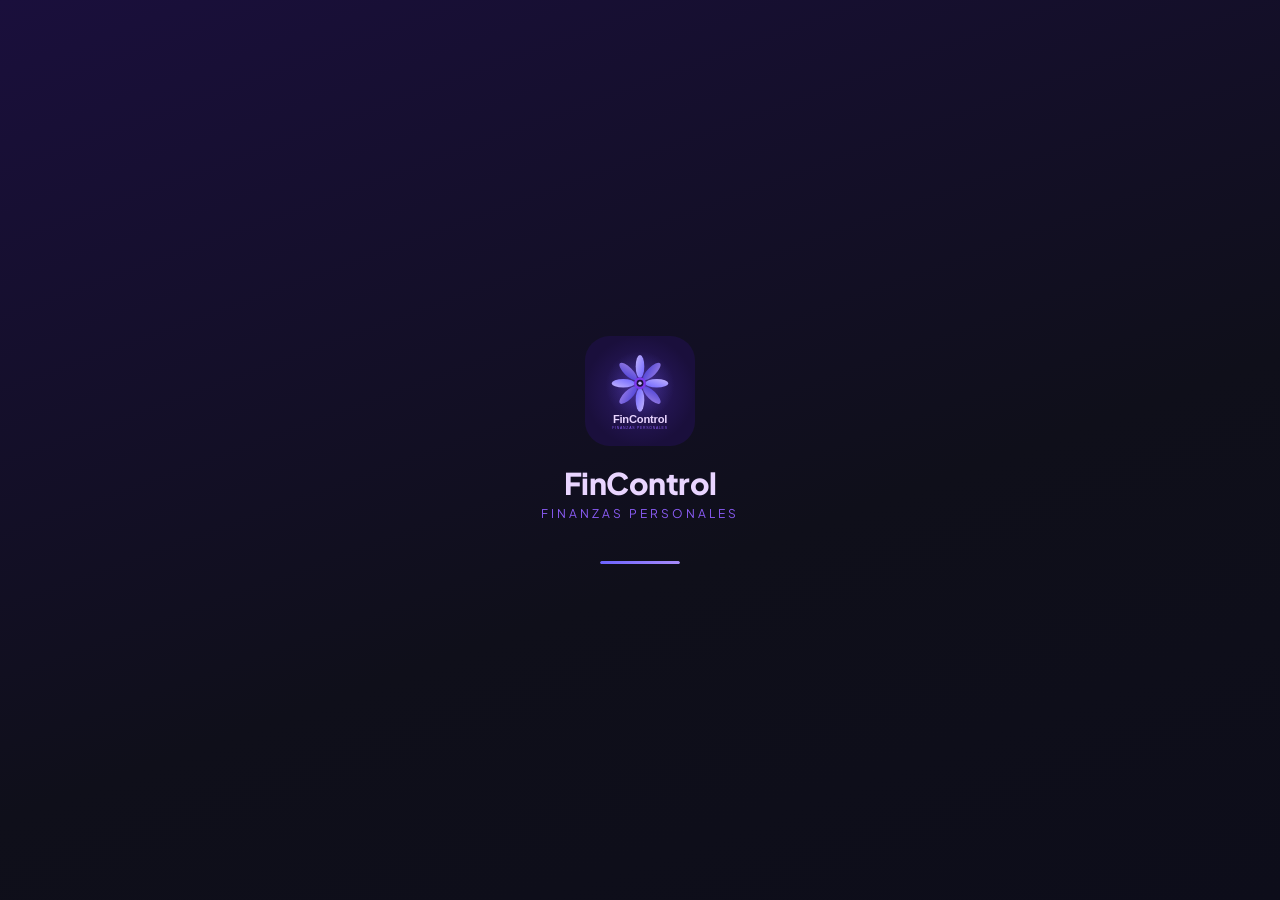
==== commit af355663: "Add files via upload" ====
--- a/index.html
+++ b/index.html
@@ -203,9 +203,10 @@
       <div class="section-header mt-12">
         <span class="section-title">Exportar datos</span>
       </div>
-      <div style="display:grid;grid-template-columns:1fr 1fr;gap:10px;margin-bottom:12px">
+      <div style="display:grid;grid-template-columns:1fr 1fr 1fr;gap:10px;margin-bottom:12px">
         <button class="btn-secondary" onclick="exportCSV()">📄 CSV</button>
         <button class="btn-secondary" onclick="exportBackup()">💾 Backup</button>
+        <button class="btn-secondary" onclick="exportPDF()">📑 PDF</button>
       </div>
       <button class="btn-secondary mb-8" onclick="document.getElementById('import-file').click()">
         📥 Importar backup
--- a/css/styles.css
+++ b/css/styles.css
@@ -237,3 +237,76 @@
 .topbar-logo-img {
   width: 30px; height: 30px; flex-shrink: 0;
 }
+
+/* ===== PIN DE ACCESO ===== */
+#pin-screen {
+  position: fixed; inset: 0; z-index: 998;
+  background: var(--bg);
+  display: flex; flex-direction: column;
+  align-items: center; justify-content: center;
+  gap: 0; padding: 40px 32px;
+}
+#pin-screen.hide { display: none; }
+.pin-logo { width: 64px; height: 64px; margin-bottom: 16px; }
+.pin-title { font-size: 20px; font-weight: 800; margin-bottom: 4px; }
+.pin-subtitle { font-size: 13px; color: var(--text2); margin-bottom: 32px; }
+.pin-dots {
+  display: flex; gap: 16px; margin-bottom: 32px;
+}
+.pin-dot {
+  width: 18px; height: 18px; border-radius: 50%;
+  border: 2px solid var(--text3);
+  background: transparent;
+  transition: all 0.2s;
+}
+.pin-dot.filled { background: var(--accent); border-color: var(--accent); transform: scale(1.1); }
+.pin-dot.error { background: var(--red); border-color: var(--red); animation: pinShake 0.4s ease; }
+@keyframes pinShake {
+  0%,100% { transform: translateX(0); }
+  20%,60%  { transform: translateX(-6px); }
+  40%,80%  { transform: translateX(6px); }
+}
+.pin-grid {
+  display: grid; grid-template-columns: repeat(3, 1fr);
+  gap: 12px; width: 100%; max-width: 280px;
+}
+.pin-key {
+  height: 64px; border-radius: 16px;
+  background: var(--card); border: 1px solid var(--border);
+  color: var(--text); font-size: 22px; font-weight: 700;
+  display: flex; align-items: center; justify-content: center;
+  transition: background 0.15s, transform 0.1s;
+}
+.pin-key:active { background: var(--accent); color: white; transform: scale(0.95); }
+.pin-key.del { font-size: 18px; color: var(--text2); }
+.pin-key.empty { background: transparent; border: none; pointer-events: none; }
+.pin-forgot { margin-top: 24px; font-size: 12px; color: var(--text3); }
+.pin-forgot button { color: var(--accent); font-size: 12px; background: none; }
+
+/* ===== PRESUPUESTO ===== */
+.budget-bar-wrap { margin: 4px 0 8px; }
+.budget-bar-track { height: 8px; background: var(--card2); border-radius: 4px; overflow: hidden; }
+.budget-bar-fill { height: 100%; border-radius: 4px; background: var(--green); transition: width 0.5s ease; }
+.budget-bar-fill.warn { background: var(--yellow); }
+.budget-bar-fill.danger { background: var(--red); }
+.budget-item {
+  padding: 12px 0; border-bottom: 1px solid var(--border);
+}
+.budget-item:last-child { border-bottom: none; }
+.budget-header { display: flex; align-items: center; justify-content: space-between; margin-bottom: 6px; }
+.budget-cat { display: flex; align-items: center; gap: 8px; font-size: 14px; font-weight: 600; }
+.budget-amounts { font-size: 11px; color: var(--text2); display: flex; justify-content: space-between; margin-top: 4px; }
+
+/* ===== RECURRENTES ===== */
+.recurring-alert {
+  background: linear-gradient(135deg, rgba(108,99,255,0.12), rgba(74,222,128,0.08));
+  border: 1px solid rgba(108,99,255,0.25);
+  border-radius: var(--radius);
+  padding: 14px 16px;
+  margin-bottom: 12px;
+}
+.recurring-item {
+  display: flex; align-items: center; gap: 10px;
+  padding: 8px 0; border-bottom: 1px solid var(--border);
+}
+.recurring-item:last-child { border-bottom: none; }
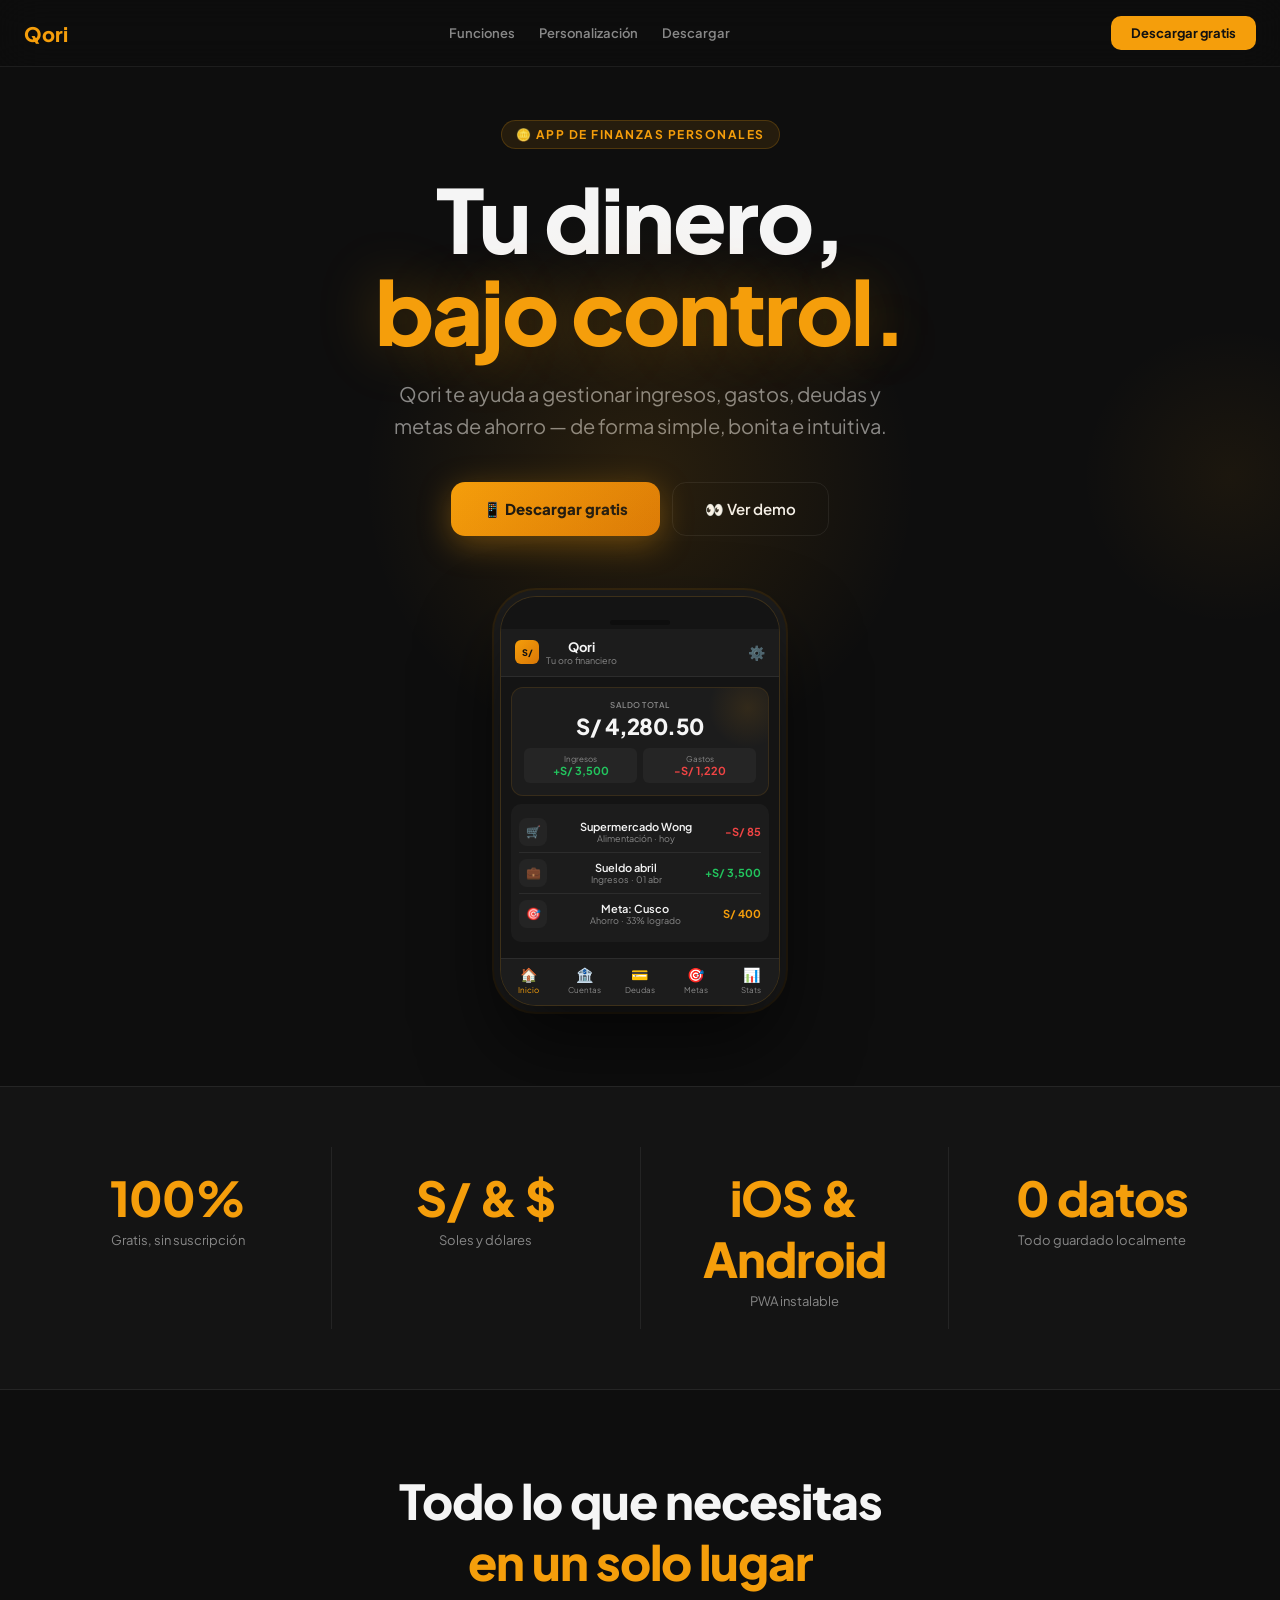
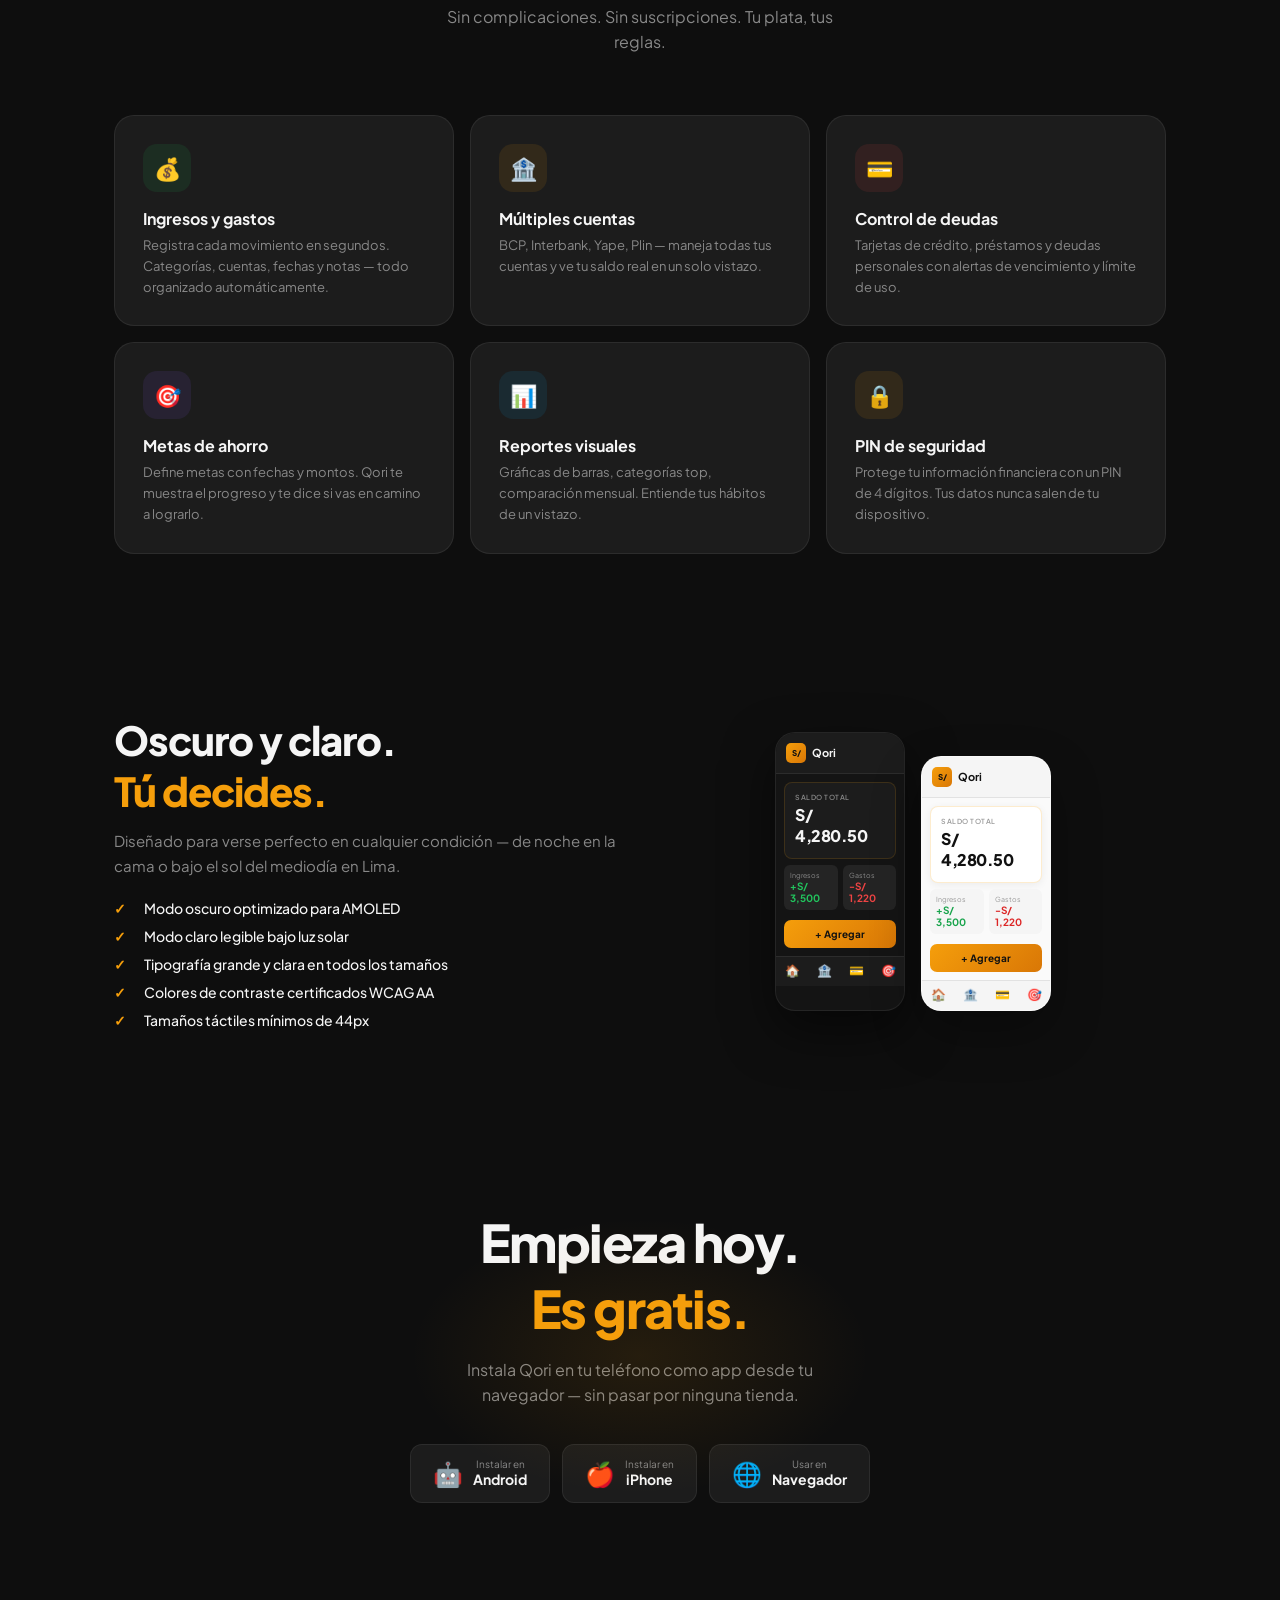
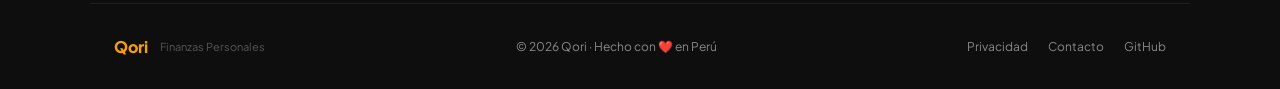
==== commit c003f1d2: "Add files via upload" ====
--- a/index.html
+++ b/index.html
@@ -1,296 +1,559 @@
 <!DOCTYPE html>
 <html lang="es">
 <head>
-  <meta charset="UTF-8">
-  <meta name="viewport" content="width=device-width, initial-scale=1.0, maximum-scale=1.0, user-scalable=no">
-  <meta name="apple-mobile-web-app-capable" content="yes">
-  <meta name="apple-mobile-web-app-status-bar-style" content="black-translucent">
-  <meta name="theme-color" content="#1a1a2e">
-  <meta name="description" content="FinControl - Gestiona tus finanzas personales">
-
-  <!-- PWA Manifest inline -->
-  <link rel="manifest" href="manifest.json">
-
-  <!-- Favicon usando el logo SVG -->
-  <link rel="icon" type="image/svg+xml" href="logo.svg">
-  <link rel="apple-touch-icon" href="logo.svg">
-
-  <title>FinControl</title>
-  <link href="https://fonts.googleapis.com/css2?family=Plus+Jakarta+Sans:wght@300;400;500;600;700;800&display=swap" rel="stylesheet">
-  <link rel="stylesheet" href="css/styles.css">
+<meta charset="UTF-8">
+<meta name="viewport" content="width=device-width, initial-scale=1.0">
+<meta name="description" content="Qori — Gestiona tus finanzas personales con inteligencia. App para iOS y Android.">
+<title>Qori — Tu oro financiero</title>
+<link href="https://fonts.googleapis.com/css2?family=Plus+Jakarta+Sans:wght@300;400;500;600;700;800&display=swap" rel="stylesheet">
+<style>
+/* ─── Reset ─── */
+*,*::before,*::after{box-sizing:border-box;margin:0;padding:0;}
+html{scroll-behavior:smooth;}
+body{font-family:'Plus Jakarta Sans',sans-serif;background:#0e0e0e;color:#f5f5f5;overflow-x:hidden;-webkit-font-smoothing:antialiased;}
+
+/* ─── Variables ─── */
+:root{
+  --gold:#f59e0b;
+  --gold-light:#fbbf24;
+  --gold-dark:#d97706;
+  --bg:#0e0e0e;
+  --bg2:#141414;
+  --card:#1c1c1c;
+  --card2:#242424;
+  --border:rgba(255,255,255,0.07);
+  --text:#f5f5f5;
+  --muted:#888;
+  --green:#22c55e;
+  --red:#ef4444;
+}
+
+/* ─── Nav ─── */
+nav{
+  position:fixed;top:0;left:0;right:0;z-index:100;
+  padding:16px 24px;
+  display:flex;align-items:center;justify-content:space-between;
+  background:rgba(14,14,14,0.85);
+  backdrop-filter:blur(20px);-webkit-backdrop-filter:blur(20px);
+  border-bottom:1px solid var(--border);
+}
+.nav-logo{display:flex;align-items:center;gap:10px;}
+.nav-logo-img{width:34px;height:34px;}
+.nav-brand{font-size:20px;font-weight:800;color:var(--gold);}
+.nav-links{display:flex;align-items:center;gap:24px;}
+.nav-links a{font-size:13px;font-weight:600;color:var(--muted);text-decoration:none;transition:color 0.2s;}
+.nav-links a:hover{color:var(--text);}
+.nav-cta{
+  padding:9px 20px;border-radius:10px;
+  background:var(--gold);color:#111;
+  font-size:13px;font-weight:700;text-decoration:none;
+  transition:background 0.2s,transform 0.15s;
+}
+.nav-cta:hover{background:var(--gold-light);transform:translateY(-1px);}
+@media(max-width:600px){.nav-links{display:none;}}
+
+/* ─── Hero ─── */
+.hero{
+  min-height:100vh;
+  display:flex;flex-direction:column;align-items:center;justify-content:center;
+  padding:120px 24px 80px;
+  position:relative;overflow:hidden;text-align:center;
+}
+.hero-glow{
+  position:absolute;top:50%;left:50%;transform:translate(-50%,-60%);
+  width:600px;height:600px;
+  background:radial-gradient(circle,rgba(245,158,11,0.12) 0%,transparent 65%);
+  pointer-events:none;
+}
+.hero-glow2{
+  position:absolute;top:30%;right:-100px;
+  width:300px;height:300px;
+  background:radial-gradient(circle,rgba(245,158,11,0.06) 0%,transparent 70%);
+  pointer-events:none;
+}
+.hero-eyebrow{
+  display:inline-flex;align-items:center;gap:7px;
+  font-size:12px;font-weight:700;color:var(--gold);
+  text-transform:uppercase;letter-spacing:1.5px;
+  background:rgba(245,158,11,0.1);border:1px solid rgba(245,158,11,0.2);
+  padding:6px 14px;border-radius:20px;margin-bottom:24px;
+}
+.hero-title{
+  font-size:clamp(42px,8vw,88px);font-weight:800;
+  line-height:1.05;letter-spacing:-2px;
+  margin-bottom:20px;
+}
+.hero-title .gold{
+  color:var(--gold);
+  text-shadow:0 0 60px rgba(245,158,11,0.3);
+}
+.hero-subtitle{
+  font-size:clamp(16px,2.5vw,20px);color:var(--muted);
+  max-width:500px;line-height:1.6;margin-bottom:40px;
+}
+.hero-actions{display:flex;gap:12px;flex-wrap:wrap;justify-content:center;margin-bottom:60px;}
+.btn-gold{
+  padding:16px 32px;border-radius:14px;
+  background:linear-gradient(135deg,var(--gold),var(--gold-dark));
+  color:#111;font-size:15px;font-weight:800;text-decoration:none;
+  box-shadow:0 8px 32px rgba(245,158,11,0.35);
+  transition:transform 0.2s,box-shadow 0.2s;
+  display:flex;align-items:center;gap:8px;
+}
+.btn-gold:hover{transform:translateY(-2px);box-shadow:0 12px 40px rgba(245,158,11,0.45);}
+.btn-outline{
+  padding:16px 32px;border-radius:14px;
+  background:transparent;border:1px solid var(--border);
+  color:var(--text);font-size:15px;font-weight:600;text-decoration:none;
+  transition:border-color 0.2s,background 0.2s;
+  display:flex;align-items:center;gap:8px;
+}
+.btn-outline:hover{border-color:var(--gold);background:rgba(245,158,11,0.05);}
+
+/* ─── Phone mockup ─── */
+.phone-wrap{
+  position:relative;display:inline-block;
+}
+.phone-frame{
+  width:280px;
+  background:var(--card);border-radius:36px;
+  border:1px solid rgba(245,158,11,0.15);
+  overflow:hidden;
+  box-shadow:
+    0 40px 80px rgba(0,0,0,0.6),
+    0 0 0 6px #1c1c1c,
+    0 0 0 8px rgba(245,158,11,0.1);
+}
+.phone-notch{
+  height:32px;background:var(--bg2);
+  display:flex;align-items:flex-end;justify-content:center;
+  padding-bottom:4px;
+}
+.phone-notch-pill{width:60px;height:5px;background:#0e0e0e;border-radius:3px;}
+.phone-topbar{
+  background:var(--card);padding:10px 14px;
+  display:flex;align-items:center;justify-content:space-between;
+  border-bottom:1px solid var(--border);
+}
+.phone-logo-row{display:flex;align-items:center;gap:7px;}
+.phone-logo-sq{
+  width:24px;height:24px;border-radius:6px;
+  background:linear-gradient(135deg,var(--gold),var(--gold-dark));
+  display:flex;align-items:center;justify-content:center;
+  font-size:9px;font-weight:800;color:#111;
+}
+.phone-title{font-size:13px;font-weight:700;color:var(--text);}
+.phone-sub{font-size:9px;color:var(--muted);}
+.phone-body{padding:10px;background:var(--bg2);}
+.phone-hero{
+  background:var(--card);border-radius:12px;
+  border:1px solid rgba(245,158,11,0.12);
+  padding:12px;margin-bottom:8px;
+  position:relative;overflow:hidden;
+}
+.phone-hero::before{
+  content:'';position:absolute;top:-20px;right:-20px;
+  width:80px;height:80px;
+  background:radial-gradient(circle,rgba(245,158,11,0.1) 0%,transparent 70%);
+  border-radius:50%;
+}
+.phone-bal-label{font-size:8px;color:var(--muted);font-weight:600;text-transform:uppercase;letter-spacing:0.5px;}
+.phone-bal{font-size:22px;font-weight:800;color:var(--text);letter-spacing:-0.5px;margin:2px 0 8px;}
+.phone-stats{display:flex;gap:6px;}
+.phone-stat{flex:1;background:rgba(255,255,255,0.04);border-radius:6px;padding:6px;}
+.phone-stat-l{font-size:8px;color:var(--muted);}
+.phone-stat-v{font-size:11px;font-weight:700;}
+
+.phone-tx{
+  background:var(--card);border-radius:10px;padding:8px;margin-bottom:6px;
+}
+.phone-tx-row{
+  display:flex;align-items:center;gap:8px;
+  padding:6px 0;border-bottom:1px solid var(--border);
+}
+.phone-tx-row:last-child{border-bottom:none;}
+.phone-tx-icon{width:28px;height:28px;border-radius:8px;background:var(--card2);display:flex;align-items:center;justify-content:center;font-size:12px;flex-shrink:0;}
+.phone-tx-name{font-size:11px;font-weight:600;color:var(--text);flex:1;}
+.phone-tx-cat{font-size:9px;color:var(--muted);}
+.phone-tx-amt{font-size:11px;font-weight:700;}
+
+.phone-nav{
+  display:flex;background:var(--card);
+  border-top:1px solid var(--border);padding:6px 0 10px;
+}
+.phone-nav-item{
+  flex:1;display:flex;flex-direction:column;align-items:center;
+  font-size:8px;color:var(--muted);gap:2px;
+}
+.phone-nav-icon{font-size:14px;}
+.phone-nav-item.active{color:var(--gold);}
+
+/* ─── Features ─── */
+.features{
+  padding:80px 24px;max-width:1100px;margin:0 auto;
+}
+.features-title{
+  font-size:clamp(28px,5vw,48px);font-weight:800;
+  letter-spacing:-1px;text-align:center;margin-bottom:12px;
+}
+.features-sub{
+  font-size:16px;color:var(--muted);text-align:center;
+  max-width:420px;margin:0 auto 60px;line-height:1.6;
+}
+.features-grid{
+  display:grid;
+  grid-template-columns:repeat(auto-fill,minmax(280px,1fr));
+  gap:16px;
+}
+.feature-card{
+  background:var(--card);border-radius:20px;
+  border:1px solid var(--border);padding:28px;
+  transition:border-color 0.2s,transform 0.2s;
+}
+.feature-card:hover{border-color:rgba(245,158,11,0.25);transform:translateY(-3px);}
+.feature-icon{
+  width:48px;height:48px;border-radius:14px;
+  display:flex;align-items:center;justify-content:center;
+  font-size:22px;margin-bottom:16px;
+}
+.feature-title{font-size:16px;font-weight:700;margin-bottom:6px;}
+.feature-text{font-size:13px;color:var(--muted);line-height:1.6;}
+
+/* ─── Stats strip ─── */
+.stats-strip{
+  padding:60px 24px;
+  display:flex;gap:0;justify-content:center;flex-wrap:wrap;
+  border-top:1px solid var(--border);border-bottom:1px solid var(--border);
+  background:var(--bg2);
+}
+.stat-item{
+  flex:1;min-width:160px;padding:20px 32px;
+  text-align:center;
+  border-right:1px solid var(--border);
+}
+.stat-item:last-child{border-right:none;}
+.stat-num{font-size:clamp(32px,5vw,48px);font-weight:800;color:var(--gold);letter-spacing:-1px;}
+.stat-label{font-size:13px;color:var(--muted);margin-top:4px;}
+@media(max-width:500px){.stat-item{border-right:none;border-bottom:1px solid var(--border);}.stat-item:last-child{border-bottom:none;}}
+
+/* ─── Dark/light section ─── */
+.modes-section{
+  padding:80px 24px;max-width:1100px;margin:0 auto;
+  display:grid;grid-template-columns:1fr 1fr;gap:40px;align-items:center;
+}
+@media(max-width:700px){.modes-section{grid-template-columns:1fr;}}
+.modes-text h2{font-size:clamp(24px,4vw,40px);font-weight:800;letter-spacing:-1px;margin-bottom:12px;}
+.modes-text p{font-size:15px;color:var(--muted);line-height:1.7;margin-bottom:20px;}
+.check-list{list-style:none;display:flex;flex-direction:column;gap:10px;}
+.check-list li{display:flex;align-items:center;gap:10px;font-size:14px;font-weight:500;}
+.check-list li::before{content:'✓';font-weight:800;color:var(--gold);font-size:14px;width:20px;flex-shrink:0;}
+
+.mode-phones{display:flex;gap:16px;justify-content:center;}
+.mini-phone{width:130px;border-radius:20px;overflow:hidden;border:1px solid var(--border);box-shadow:0 16px 40px rgba(0,0,0,0.4);}
+.mini-topbar{padding:10px;display:flex;align-items:center;gap:6px;}
+.mini-dot{width:20px;height:20px;border-radius:5px;background:linear-gradient(135deg,var(--gold),var(--gold-dark));display:flex;align-items:center;justify-content:center;font-size:8px;font-weight:800;color:#111;}
+.mini-name{font-size:11px;font-weight:700;}
+.mini-body{padding:8px;}
+.mini-hero{border-radius:8px;padding:10px;margin-bottom:6px;}
+.mini-bal{font-size:16px;font-weight:800;letter-spacing:-0.5px;margin:2px 0;}
+.mini-label{font-size:7px;font-weight:600;text-transform:uppercase;letter-spacing:0.5px;}
+.mini-btn{width:100%;padding:8px;border-radius:7px;font-size:10px;font-weight:700;border:none;background:linear-gradient(135deg,var(--gold),var(--gold-dark));color:#111;font-family:inherit;margin-top:4px;}
+.mini-nav{display:flex;border-top:1px solid;padding:6px 0 8px;}
+.mini-nav span{flex:1;text-align:center;font-size:12px;}
+
+/* ─── CTA section ─── */
+.cta-section{
+  padding:100px 24px;text-align:center;
+  position:relative;overflow:hidden;
+}
+.cta-glow{
+  position:absolute;top:50%;left:50%;transform:translate(-50%,-50%);
+  width:500px;height:300px;
+  background:radial-gradient(ellipse,rgba(245,158,11,0.1) 0%,transparent 65%);
+  pointer-events:none;
+}
+.cta-section h2{font-size:clamp(28px,5vw,52px);font-weight:800;letter-spacing:-1.5px;margin-bottom:16px;}
+.cta-section p{font-size:16px;color:var(--muted);margin-bottom:36px;max-width:380px;margin-left:auto;margin-right:auto;line-height:1.6;}
+.store-btns{display:flex;gap:12px;justify-content:center;flex-wrap:wrap;}
+.store-btn{
+  display:flex;align-items:center;gap:10px;
+  padding:13px 22px;border-radius:12px;
+  background:var(--card);border:1px solid var(--border);
+  text-decoration:none;color:var(--text);
+  transition:border-color 0.2s,transform 0.15s;
+}
+.store-btn:hover{border-color:var(--gold);transform:translateY(-2px);}
+.store-icon{font-size:24px;}
+.store-text-sm{font-size:10px;color:var(--muted);}
+.store-text-lg{font-size:14px;font-weight:700;}
+
+/* ─── Footer ─── */
+footer{
+  padding:32px 24px;
+  border-top:1px solid var(--border);
+  display:flex;align-items:center;justify-content:space-between;flex-wrap:wrap;gap:12px;
+  max-width:1100px;margin:0 auto;
+}
+.footer-brand{display:flex;align-items:center;gap:8px;}
+.footer-brand-name{font-size:16px;font-weight:800;color:var(--gold);}
+.footer-copy{font-size:12px;color:var(--muted);}
+.footer-links{display:flex;gap:20px;}
+.footer-links a{font-size:12px;color:var(--muted);text-decoration:none;}
+.footer-links a:hover{color:var(--text);}
+
+/* ─── Animations ─── */
+@keyframes float{0%,100%{transform:translateY(0);}50%{transform:translateY(-10px);}}
+.phone-wrap{animation:float 4s ease-in-out infinite;}
+</style>
 </head>
 <body>
 
-<!-- ===== PIN SCREEN ===== -->
-<div id="pin-screen" class="hide">
-  <img class="pin-logo" src="logo.svg" alt="Logo">
-  <div class="pin-title">FinControl</div>
-  <div class="pin-subtitle" id="pin-subtitle">Ingresa tu PIN</div>
-  <div class="pin-dots" id="pin-dots">
-    <div class="pin-dot" id="pd0"></div>
-    <div class="pin-dot" id="pd1"></div>
-    <div class="pin-dot" id="pd2"></div>
-    <div class="pin-dot" id="pd3"></div>
-  </div>
-  <div class="pin-grid">
-    <button class="pin-key" onclick="pinPress('1')">1</button>
-    <button class="pin-key" onclick="pinPress('2')">2</button>
-    <button class="pin-key" onclick="pinPress('3')">3</button>
-    <button class="pin-key" onclick="pinPress('4')">4</button>
-    <button class="pin-key" onclick="pinPress('5')">5</button>
-    <button class="pin-key" onclick="pinPress('6')">6</button>
-    <button class="pin-key" onclick="pinPress('7')">7</button>
-    <button class="pin-key" onclick="pinPress('8')">8</button>
-    <button class="pin-key" onclick="pinPress('9')">9</button>
-    <button class="pin-key empty"></button>
-    <button class="pin-key" onclick="pinPress('0')">0</button>
-    <button class="pin-key del" onclick="pinDel()">⌫</button>
-  </div>
-  <div class="pin-forgot"><button onclick="pinForgot()">¿Olvidaste tu PIN?</button></div>
+<!-- NAV -->
+<nav>
+  <div class="nav-logo">
+    <img class="nav-logo-img" src="../assets/qori-logo.svg" alt="Qori" onerror="this.style.display='none'">
+    <span class="nav-brand">Qori</span>
+  </div>
+  <div class="nav-links">
+    <a href="#features">Funciones</a>
+    <a href="#modos">Personalización</a>
+    <a href="#descargar">Descargar</a>
+  </div>
+  <a href="#descargar" class="nav-cta">Descargar gratis</a>
+</nav>
+
+<!-- HERO -->
+<section class="hero">
+  <div class="hero-glow"></div>
+  <div class="hero-glow2"></div>
+  <div class="hero-eyebrow">🪙 App de finanzas personales</div>
+  <h1 class="hero-title">
+    Tu dinero,<br><span class="gold">bajo control.</span>
+  </h1>
+  <p class="hero-subtitle">Qori te ayuda a gestionar ingresos, gastos, deudas y metas de ahorro — de forma simple, bonita e intuitiva.</p>
+  <div class="hero-actions">
+    <a href="#descargar" class="btn-gold">📱 Descargar gratis</a>
+    <a href="../ui_kits/mobile/index.html" class="btn-outline" target="_blank">👀 Ver demo</a>
+  </div>
+
+  <!-- Phone mockup -->
+  <div class="phone-wrap">
+    <div class="phone-frame">
+      <div class="phone-notch"><div class="phone-notch-pill"></div></div>
+      <div class="phone-topbar">
+        <div class="phone-logo-row">
+          <div class="phone-logo-sq">S/</div>
+          <div>
+            <div class="phone-title">Qori</div>
+            <div class="phone-sub">Tu oro financiero</div>
+          </div>
+        </div>
+        <span style="font-size:14px;opacity:0.5;">⚙️</span>
+      </div>
+      <div class="phone-body">
+        <div class="phone-hero">
+          <div class="phone-bal-label">Saldo total</div>
+          <div class="phone-bal">S/ 4,280.50</div>
+          <div class="phone-stats">
+            <div class="phone-stat">
+              <div class="phone-stat-l">Ingresos</div>
+              <div class="phone-stat-v" style="color:#22c55e;">+S/ 3,500</div>
+            </div>
+            <div class="phone-stat">
+              <div class="phone-stat-l">Gastos</div>
+              <div class="phone-stat-v" style="color:#ef4444;">-S/ 1,220</div>
+            </div>
+          </div>
+        </div>
+        <div class="phone-tx">
+          <div class="phone-tx-row">
+            <div class="phone-tx-icon">🛒</div>
+            <div style="flex:1;"><div class="phone-tx-name">Supermercado Wong</div><div class="phone-tx-cat">Alimentación · hoy</div></div>
+            <div class="phone-tx-amt" style="color:#ef4444;">-S/ 85</div>
+          </div>
+          <div class="phone-tx-row">
+            <div class="phone-tx-icon">💼</div>
+            <div style="flex:1;"><div class="phone-tx-name">Sueldo abril</div><div class="phone-tx-cat">Ingresos · 01 abr</div></div>
+            <div class="phone-tx-amt" style="color:#22c55e;">+S/ 3,500</div>
+          </div>
+          <div class="phone-tx-row">
+            <div class="phone-tx-icon">🎯</div>
+            <div style="flex:1;"><div class="phone-tx-name">Meta: Cusco</div><div class="phone-tx-cat">Ahorro · 33% logrado</div></div>
+            <div class="phone-tx-amt" style="color:#f59e0b;">S/ 400</div>
+          </div>
+        </div>
+      </div>
+      <div class="phone-nav">
+        <div class="phone-nav-item active"><span class="phone-nav-icon">🏠</span>Inicio</div>
+        <div class="phone-nav-item"><span class="phone-nav-icon">🏦</span>Cuentas</div>
+        <div class="phone-nav-item"><span class="phone-nav-icon">💳</span>Deudas</div>
+        <div class="phone-nav-item"><span class="phone-nav-icon">🎯</span>Metas</div>
+        <div class="phone-nav-item"><span class="phone-nav-icon">📊</span>Stats</div>
+      </div>
+    </div>
+  </div>
+</section>
+
+<!-- STATS STRIP -->
+<div class="stats-strip">
+  <div class="stat-item"><div class="stat-num">100%</div><div class="stat-label">Gratis, sin suscripción</div></div>
+  <div class="stat-item"><div class="stat-num">S/ & $</div><div class="stat-label">Soles y dólares</div></div>
+  <div class="stat-item"><div class="stat-num">iOS & Android</div><div class="stat-label">PWA instalable</div></div>
+  <div class="stat-item"><div class="stat-num">0 datos</div><div class="stat-label">Todo guardado localmente</div></div>
 </div>
 
-
-<div id="splash-screen">
-  <img class="splash-logo" src="logo.svg" alt="FinControl Logo">
-  <div class="splash-name">FinControl</div>
-  <div class="splash-sub">Finanzas Personales</div>
-  <div class="splash-bar"><div class="splash-bar-fill"></div></div>
-</div>
-
-<div id="app">
-
-  <!-- TOP BAR -->
-  <div class="topbar" id="topbar">
-    <div class="topbar-logo">
-      <img class="topbar-logo-img" src="logo.svg" alt="Logo">
-      <div>
-        <div class="topbar-title" id="topbar-title">FinControl</div>
-        <div class="topbar-subtitle" id="topbar-subtitle">Tu salud financiera</div>
+<!-- FEATURES -->
+<section class="features" id="features">
+  <h2 class="features-title">Todo lo que necesitas<br><span style="color:var(--gold);">en un solo lugar</span></h2>
+  <p class="features-sub">Sin complicaciones. Sin suscripciones. Tu plata, tus reglas.</p>
+  <div class="features-grid">
+    <div class="feature-card">
+      <div class="feature-icon" style="background:rgba(34,197,94,0.1);">💰</div>
+      <div class="feature-title">Ingresos y gastos</div>
+      <div class="feature-text">Registra cada movimiento en segundos. Categorías, cuentas, fechas y notas — todo organizado automáticamente.</div>
+    </div>
+    <div class="feature-card">
+      <div class="feature-icon" style="background:rgba(245,158,11,0.1);">🏦</div>
+      <div class="feature-title">Múltiples cuentas</div>
+      <div class="feature-text">BCP, Interbank, Yape, Plin — maneja todas tus cuentas y ve tu saldo real en un solo vistazo.</div>
+    </div>
+    <div class="feature-card">
+      <div class="feature-icon" style="background:rgba(239,68,68,0.1);">💳</div>
+      <div class="feature-title">Control de deudas</div>
+      <div class="feature-text">Tarjetas de crédito, préstamos y deudas personales con alertas de vencimiento y límite de uso.</div>
+    </div>
+    <div class="feature-card">
+      <div class="feature-icon" style="background:rgba(139,92,246,0.1);">🎯</div>
+      <div class="feature-title">Metas de ahorro</div>
+      <div class="feature-text">Define metas con fechas y montos. Qori te muestra el progreso y te dice si vas en camino a lograrlo.</div>
+    </div>
+    <div class="feature-card">
+      <div class="feature-icon" style="background:rgba(14,165,233,0.1);">📊</div>
+      <div class="feature-title">Reportes visuales</div>
+      <div class="feature-text">Gráficas de barras, categorías top, comparación mensual. Entiende tus hábitos de un vistazo.</div>
+    </div>
+    <div class="feature-card">
+      <div class="feature-icon" style="background:rgba(245,158,11,0.1);">🔒</div>
+      <div class="feature-title">PIN de seguridad</div>
+      <div class="feature-text">Protege tu información financiera con un PIN de 4 dígitos. Tus datos nunca salen de tu dispositivo.</div>
+    </div>
+  </div>
+</section>
+
+<!-- DARK / LIGHT -->
+<section id="modos">
+  <div class="modes-section">
+    <div class="modes-text">
+      <h2>Oscuro y claro.<br><span style="color:var(--gold);">Tú decides.</span></h2>
+      <p>Diseñado para verse perfecto en cualquier condición — de noche en la cama o bajo el sol del mediodía en Lima.</p>
+      <ul class="check-list">
+        <li>Modo oscuro optimizado para AMOLED</li>
+        <li>Modo claro legible bajo luz solar</li>
+        <li>Tipografía grande y clara en todos los tamaños</li>
+        <li>Colores de contraste certificados WCAG AA</li>
+        <li>Tamaños táctiles mínimos de 44px</li>
+      </ul>
+    </div>
+    <div class="mode-phones">
+      <!-- Dark phone -->
+      <div class="mini-phone" style="background:#141414;box-shadow:0 20px 50px rgba(0,0,0,0.5);">
+        <div class="mini-topbar" style="background:#1c1c1c;border-bottom:1px solid rgba(255,255,255,0.07);">
+          <div class="mini-dot">S/</div>
+          <div class="mini-name" style="color:#f5f5f5;">Qori</div>
+        </div>
+        <div class="mini-body">
+          <div class="mini-hero" style="background:#1c1c1c;border:1px solid rgba(245,158,11,0.15);">
+            <div class="mini-label" style="color:#888;">Saldo total</div>
+            <div class="mini-bal" style="color:#f5f5f5;">S/ 4,280.50</div>
+          </div>
+          <div style="display:flex;gap:5px;margin-bottom:6px;">
+            <div style="flex:1;background:#242424;border-radius:6px;padding:6px;">
+              <div style="font-size:7px;color:#888;">Ingresos</div>
+              <div style="font-size:10px;font-weight:700;color:#22c55e;">+S/ 3,500</div>
+            </div>
+            <div style="flex:1;background:#242424;border-radius:6px;padding:6px;">
+              <div style="font-size:7px;color:#888;">Gastos</div>
+              <div style="font-size:10px;font-weight:700;color:#ef4444;">-S/ 1,220</div>
+            </div>
+          </div>
+          <button class="mini-btn">+ Agregar</button>
+        </div>
+        <div class="mini-nav" style="background:#1c1c1c;border-color:rgba(255,255,255,0.07);">
+          <span style="color:#f59e0b;">🏠</span>
+          <span style="color:#555;">🏦</span>
+          <span style="color:#555;">💳</span>
+          <span style="color:#555;">🎯</span>
+        </div>
       </div>
-    </div>
-    <div class="topbar-actions" id="topbar-actions">
-      <button class="icon-btn" onclick="openModal('modal-config')">⚙️</button>
-    </div>
-  </div>
-
-  <!-- MONTH NAV -->
-  <div class="month-nav" id="month-nav">
-    <button class="month-nav-btn" onclick="changeMonth(-1)">‹</button>
-    <span class="month-nav-label" id="month-label">Cargando...</span>
-    <button class="month-nav-btn" onclick="changeMonth(1)">›</button>
-  </div>
-
-  <!-- TIPO DE CAMBIO -->
-  <div id="exchange-rate-widget"></div>
-
-  <!-- ===== SCREEN: INICIO ===== -->
-  <div class="screen active" id="screen-home">
-    <div class="screen-inner pt-12">
-      <div id="alerts-container"></div>
-      <div id="daily-limit-widget"></div>
-      <div id="hero-balance-widget"></div>
-      <div class="section-header">
-        <span class="section-title">Cuentas</span>
-        <button class="section-action" onclick="showScreen('accounts')">Ver todas</button>
+      <!-- Light phone -->
+      <div class="mini-phone" style="background:#fafafa;box-shadow:0 20px 50px rgba(0,0,0,0.3);margin-top:24px;">
+        <div class="mini-topbar" style="background:#f5f5f5;border-bottom:1px solid rgba(0,0,0,0.08);">
+          <div class="mini-dot">S/</div>
+          <div class="mini-name" style="color:#111;">Qori</div>
+        </div>
+        <div class="mini-body">
+          <div class="mini-hero" style="background:#fff;border:1px solid rgba(245,158,11,0.2);box-shadow:0 2px 8px rgba(0,0,0,0.06);">
+            <div class="mini-label" style="color:#999;">Saldo total</div>
+            <div class="mini-bal" style="color:#111;">S/ 4,280.50</div>
+          </div>
+          <div style="display:flex;gap:5px;margin-bottom:6px;">
+            <div style="flex:1;background:#f5f5f5;border-radius:6px;padding:6px;">
+              <div style="font-size:7px;color:#999;">Ingresos</div>
+              <div style="font-size:10px;font-weight:700;color:#16a34a;">+S/ 3,500</div>
+            </div>
+            <div style="flex:1;background:#f5f5f5;border-radius:6px;padding:6px;">
+              <div style="font-size:7px;color:#999;">Gastos</div>
+              <div style="font-size:10px;font-weight:700;color:#dc2626;">-S/ 1,220</div>
+            </div>
+          </div>
+          <button class="mini-btn">+ Agregar</button>
+        </div>
+        <div class="mini-nav" style="background:#f5f5f5;border-color:rgba(0,0,0,0.08);">
+          <span style="color:#d97706;">🏠</span>
+          <span style="color:#bbb;">🏦</span>
+          <span style="color:#bbb;">💳</span>
+          <span style="color:#bbb;">🎯</span>
+        </div>
       </div>
-      <div id="home-accounts-summary"></div>
-      <div class="section-header">
-        <span class="section-title">Presupuesto del mes</span>
-        <button class="section-action" onclick="openModal('modal-config')">Configurar</button>
-      </div>
-      <div id="budgets-container"></div>
-      <div class="section-header">
-        <span class="section-title">Movimientos recientes</span>
-        <button class="section-action" onclick="showScreen('more')">Ver todo</button>
-      </div>
-      <div id="recent-transactions"></div>
-    </div>
-  </div>
-
-  <!-- ===== SCREEN: CUENTAS ===== -->
-  <div class="screen" id="screen-accounts">
-    <div class="screen-inner pt-12">
-      <div id="accounts-list"></div>
-      <button class="btn-primary mt-12" onclick="openModal('modal-add-account')">+ Nueva cuenta</button>
-      <div class="section-header mt-12">
-        <span class="section-title">Transferencias</span>
-        <button class="section-action" onclick="openModal('modal-transfer')">Nueva</button>
-      </div>
-      <div id="transfers-list"></div>
-    </div>
-  </div>
-
-  <!-- ===== SCREEN: DEUDAS ===== -->
-  <div class="screen" id="screen-debts">
-    <div class="screen-inner pt-12">
-      <div id="debt-summary"></div>
-      <div class="section-header">
-        <span class="section-title">Tarjetas de crédito</span>
-        <button class="section-action" onclick="openModal('modal-add-debt', {type:'card'})">+ Agregar</button>
-      </div>
-      <div id="debts-cards"></div>
-      <div class="section-header">
-        <span class="section-title">Préstamos y cuotas</span>
-        <button class="section-action" onclick="openModal('modal-add-debt', {type:'loan'})">+ Agregar</button>
-      </div>
-      <div id="debts-loans"></div>
-      <div class="section-header">
-        <span class="section-title">Deudas personales</span>
-        <button class="section-action" onclick="openModal('modal-add-debt', {type:'personal'})">+ Agregar</button>
-      </div>
-      <div id="debts-personal"></div>
-      <div class="section-header">
-        <span class="section-title">Reembolsos pendientes</span>
-      </div>
-      <div id="reimbursables-list"></div>
-    </div>
-  </div>
-
-  <!-- ===== SCREEN: METAS ===== -->
-  <div class="screen" id="screen-goals">
-    <div class="screen-inner pt-12">
-      <div id="goals-projection"></div>
-      <div class="section-header">
-        <span class="section-title">Mis metas</span>
-        <button class="section-action" onclick="openModal('modal-add-goal')">+ Nueva</button>
-      </div>
-      <div id="goals-list"></div>
-    </div>
-  </div>
-
-  <!-- ===== SCREEN: RESUMEN ===== -->
-  <div class="screen" id="screen-stats">
-    <div class="screen-inner pt-12">
-      <div class="type-selector mb-8" style="grid-template-columns:repeat(4,1fr)">
-        <button class="type-btn selected" onclick="switchStatTab('current',this)">Mes</button>
-        <button class="type-btn" onclick="switchStatTab('compare',this)">Compar.</button>
-        <button class="type-btn" onclick="switchStatTab('annual',this)">Anual</button>
-        <button class="type-btn" onclick="switchStatTab('top',this)">Top</button>
-      </div>
-      <div id="stats-content"></div>
-    </div>
-  </div>
-
-  <!-- ===== SCREEN: MÁS ===== -->
-  <div class="screen" id="screen-more">
-    <div class="screen-inner pt-12">
-      <div class="section-header">
-        <span class="section-title">Gastos fijos</span>
-        <button class="section-action" onclick="openModal('modal-add-fixed')">+ Agregar</button>
-      </div>
-      <div class="card" id="fixed-expenses-list"></div>
-      <div class="section-header">
-        <span class="section-title">Historial completo</span>
-        <div style="display:flex;gap:8px">
-          <select class="form-select" style="width:auto;padding:6px 28px 6px 10px;font-size:12px"
-                  id="hist-filter-type" onchange="renderHistory()">
-            <option value="all">Todos</option>
-            <option value="income">Ingresos</option>
-            <option value="expense">Gastos</option>
-          </select>
-        </div>
-      </div>
-      <!-- Búsqueda -->
-      <div style="position:relative;margin-bottom:10px">
-        <span style="position:absolute;left:12px;top:50%;transform:translateY(-50%);font-size:14px;pointer-events:none">🔍</span>
-        <input class="form-input" id="hist-search"
-               style="padding-left:36px;padding-top:10px;padding-bottom:10px;font-size:13px"
-               placeholder="Buscar por descripción, categoría, cuenta..."
-               oninput="renderHistory()"/>
-      </div>
-      <div id="hist-count" style="font-size:11px;color:var(--text3);margin-bottom:6px;text-align:right"></div>
-      <div id="history-list"></div>
-      <div class="section-header mt-12">
-        <span class="section-title">Exportar datos</span>
-      </div>
-      <div style="display:grid;grid-template-columns:1fr 1fr 1fr;gap:10px;margin-bottom:12px">
-        <button class="btn-secondary" onclick="exportCSV()">📄 CSV</button>
-        <button class="btn-secondary" onclick="exportBackup()">💾 Backup</button>
-        <button class="btn-secondary" onclick="exportPDF()">📑 PDF</button>
-      </div>
-      <button class="btn-secondary mb-8" onclick="document.getElementById('import-file').click()">
-        📥 Importar backup
-      </button>
-      <input type="file" id="import-file" accept=".json" style="display:none" onchange="importBackup(event)">
-    </div>
-  </div>
-
-  <!-- BOTTOM NAV -->
-  <nav class="bottom-nav">
-    <button class="nav-item active" onclick="showScreen('home')" data-screen="home">
-      <span class="nav-icon">🏠</span><span>Inicio</span>
-    </button>
-    <button class="nav-item" onclick="showScreen('accounts')" data-screen="accounts">
-      <span class="nav-icon">🏦</span><span>Cuentas</span>
-    </button>
-    <button class="nav-item" onclick="showScreen('debts')" data-screen="debts">
-      <span class="nav-icon">💳</span><span>Deudas</span>
-    </button>
-    <button class="nav-item" onclick="showScreen('goals')" data-screen="goals">
-      <span class="nav-icon">🎯</span><span>Metas</span>
-    </button>
-    <button class="nav-item" onclick="showScreen('stats')" data-screen="stats">
-      <span class="nav-icon">📊</span><span>Resumen</span>
-    </button>
-    <button class="nav-item" onclick="showScreen('more')" data-screen="more">
-      <span class="nav-icon">☰</span><span>Más</span>
-    </button>
-  </nav>
-
-  <!-- FAB -->
-  <button class="fab" id="fab-btn" onclick="openModal('modal-add-tx')">+</button>
-</div>
-
-<!-- ===== MODALES ===== -->
-<div class="modal-overlay" id="modal-add-tx" onclick="closeModalOutside(event,'modal-add-tx')">
-  <div class="modal"><div class="modal-handle"></div>
-    <div class="modal-title">Nuevo movimiento</div>
-    <div id="modal-add-tx-body"></div>
-  </div>
-</div>
-
-<div class="modal-overlay" id="modal-add-account" onclick="closeModalOutside(event,'modal-add-account')">
-  <div class="modal"><div class="modal-handle"></div>
-    <div class="modal-title">Nueva cuenta</div>
-    <div id="modal-add-account-body"></div>
-  </div>
-</div>
-
-<div class="modal-overlay" id="modal-add-debt" onclick="closeModalOutside(event,'modal-add-debt')">
-  <div class="modal"><div class="modal-handle"></div>
-    <div class="modal-title" id="modal-add-debt-title">Nueva deuda</div>
-    <div id="modal-add-debt-body"></div>
-  </div>
-</div>
-
-<div class="modal-overlay" id="modal-add-goal" onclick="closeModalOutside(event,'modal-add-goal')">
-  <div class="modal"><div class="modal-handle"></div>
-    <div class="modal-title">Nueva meta</div>
-    <div id="modal-add-goal-body"></div>
-  </div>
-</div>
-
-<div class="modal-overlay" id="modal-add-fixed" onclick="closeModalOutside(event,'modal-add-fixed')">
-  <div class="modal"><div class="modal-handle"></div>
-    <div class="modal-title">Nuevo gasto fijo</div>
-    <div id="modal-add-fixed-body"></div>
-  </div>
-</div>
-
-<div class="modal-overlay" id="modal-transfer" onclick="closeModalOutside(event,'modal-transfer')">
-  <div class="modal"><div class="modal-handle"></div>
-    <div class="modal-title">Transferencia</div>
-    <div id="modal-transfer-body"></div>
-  </div>
-</div>
-
-<div class="modal-overlay" id="modal-config" onclick="closeModalOutside(event,'modal-config')">
-  <div class="modal"><div class="modal-handle"></div>
-    <div class="modal-title">Configuración</div>
-    <div id="modal-config-body"></div>
-  </div>
-</div>
-
-<script src="js/app.js"></script>
+    </div>
+  </div>
+</section>
+
+<!-- CTA -->
+<section class="cta-section" id="descargar">
+  <div class="cta-glow"></div>
+  <h2>Empieza hoy.<br><span style="color:var(--gold);">Es gratis.</span></h2>
+  <p>Instala Qori en tu teléfono como app desde tu navegador — sin pasar por ninguna tienda.</p>
+  <div class="store-btns">
+    <a href="../ui_kits/mobile/index.html" class="store-btn" target="_blank">
+      <span class="store-icon">🤖</span>
+      <div><div class="store-text-sm">Instalar en</div><div class="store-text-lg">Android</div></div>
+    </a>
+    <a href="../ui_kits/mobile/index.html" class="store-btn" target="_blank">
+      <span class="store-icon">🍎</span>
+      <div><div class="store-text-sm">Instalar en</div><div class="store-text-lg">iPhone</div></div>
+    </a>
+    <a href="../ui_kits/mobile/index.html" class="store-btn" target="_blank">
+      <span class="store-icon">🌐</span>
+      <div><div class="store-text-sm">Usar en</div><div class="store-text-lg">Navegador</div></div>
+    </a>
+  </div>
+</section>
+
+<!-- FOOTER -->
+<footer>
+  <div class="footer-brand">
+    <img src="../assets/qori-logo.svg" style="width:24px;height:24px;" onerror="this.style.display='none'">
+    <span class="footer-brand-name">Qori</span>
+    <span style="font-size:11px;color:#555;margin-left:4px;">Finanzas Personales</span>
+  </div>
+  <div class="footer-copy">© 2026 Qori · Hecho con ❤️ en Perú</div>
+  <div class="footer-links">
+    <a href="#">Privacidad</a>
+    <a href="#">Contacto</a>
+    <a href="https://github.com/systemWaska/finanzas" target="_blank">GitHub</a>
+  </div>
+</footer>
+
 </body>
 </html>
